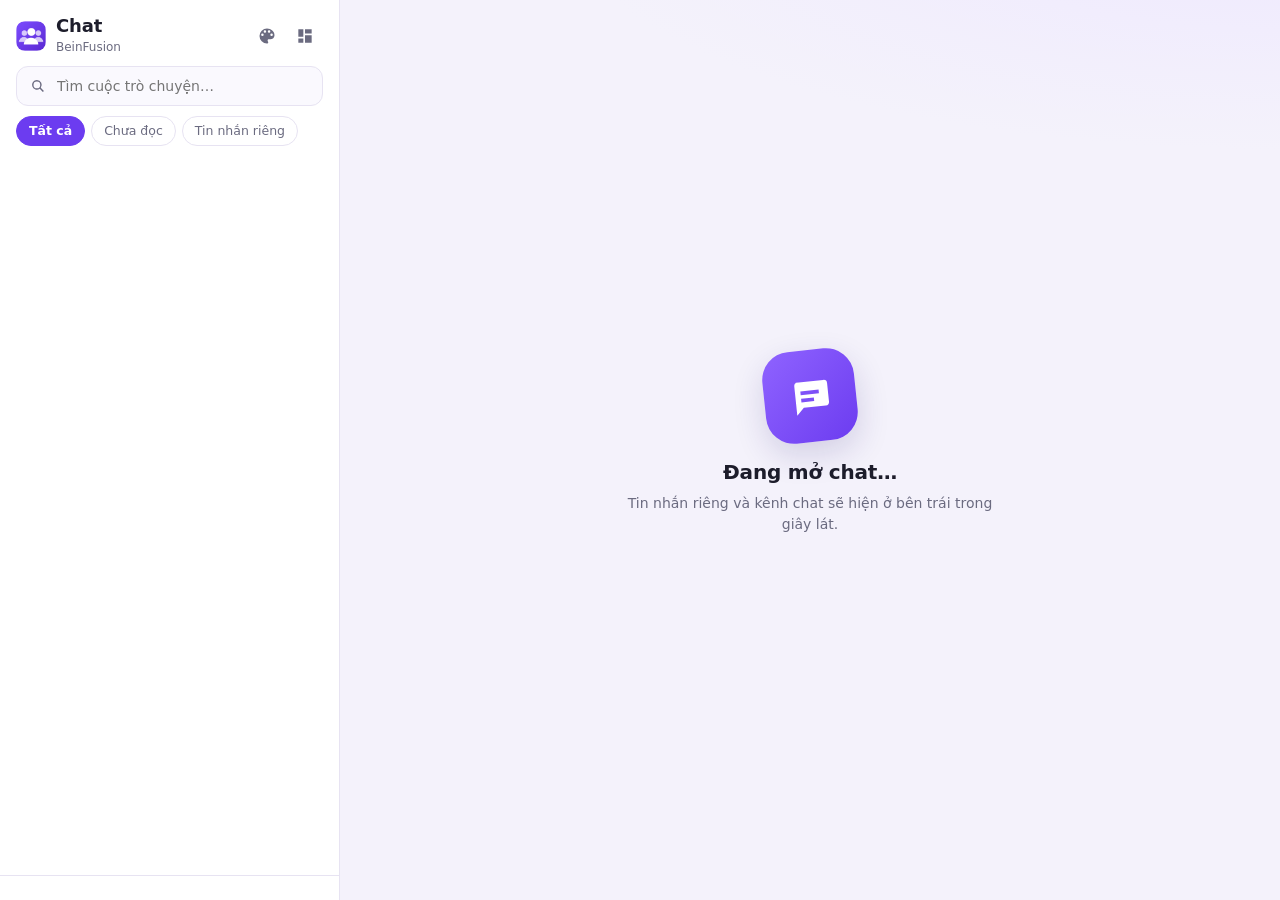
==== chat.html @ 996342d9 "Hoàn thành đóng gói PWA cho BeinIOS và cấu hình Cloudflare Proxy" ====
<!doctype html>
<html lang="vi">
<head>
  <meta charset="utf-8" />
  <meta name="viewport" content="width=device-width, initial-scale=1, viewport-fit=cover" />
  <title>BeinFusion Chat</title>
  <link rel="icon" href="icons/icon48.png" />
  <link rel="stylesheet" href="chat.css" />
  <link rel="stylesheet" href="chat/silk.css" />
  <!-- Giao diện đã chọn (BeinFusion theme / Silk): áp trước khi vẽ -->
  <script src="pwa-shim.js"></script>
  <script src="chat/look-early.js"></script>
</head>
<body>
  <div class="app" id="app">
    <!-- BeinFusion Silk (Lụa): thanh cộng đồng (chat/silk.js); ẩn ở BeinFusion theme -->
    <nav class="srail" id="rail" aria-label="Mục chat"></nav>
    <aside class="side" id="side" aria-label="Danh sách cuộc trò chuyện">
      <header class="side-head">
        <div class="brand">
          <img src="icons/icon48.png" alt="" width="30" height="30" />
          <div><b>Chat</b><span>BeinFusion</span></div>
        </div>
        <span class="head-actions">
          <button type="button" class="icon-btn" id="btn-look" title="Giao diện" aria-label="Giao diện" aria-haspopup="dialog">
            <svg viewBox="0 0 24 24" aria-hidden="true"><path d="M12 3a9 9 0 0 0 0 18c.83 0 1.5-.67 1.5-1.5 0-.39-.15-.74-.39-1.01-.23-.26-.38-.61-.38-.99 0-.83.67-1.5 1.5-1.5H16c2.76 0 5-2.24 5-5 0-4.42-4.03-8-9-8Zm-5.5 9a1.5 1.5 0 1 1 0-3 1.5 1.5 0 0 1 0 3Zm3-4a1.5 1.5 0 1 1 0-3 1.5 1.5 0 0 1 0 3Zm5 0a1.5 1.5 0 1 1 0-3 1.5 1.5 0 0 1 0 3Zm3 4a1.5 1.5 0 1 1 0-3 1.5 1.5 0 0 1 0 3Z" /></svg>
          </button>
          <a class="icon-btn" href="dashboard.html" title="Mở Dashboard" aria-label="Mở Dashboard">
            <svg viewBox="0 0 24 24" aria-hidden="true"><path d="M4 13h6V4H4v9Zm0 7h6v-5H4v5Zm8 0h8v-9h-8v9Zm0-16v5h8V4h-8Z" /></svg>
          </a>
        </span>
      </header>
      <!-- Silk: tên mục đang chọn (Tất cả / Tin nhắn riêng / một cộng đồng) -->
      <div class="space-head" id="space-head"></div>
      <label class="search">
        <svg viewBox="0 0 24 24" aria-hidden="true"><path d="M10.5 4a6.5 6.5 0 0 1 5.2 10.4l4.2 4.2-1.4 1.4-4.2-4.2A6.5 6.5 0 1 1 10.5 4Zm0 2a4.5 4.5 0 1 0 0 9 4.5 4.5 0 0 0 0-9Z" /></svg>
        <input id="q" type="search" placeholder="Tìm cuộc trò chuyện…" aria-label="Tìm cuộc trò chuyện" autocomplete="off" />
      </label>
      <div class="chips" id="filters">
        <button type="button" data-f="all" class="on">Tất cả</button>
        <button type="button" data-f="unread">Chưa đọc <span class="chip-n" id="cnt-unread"></span></button>
        <button type="button" data-f="dm">Tin nhắn riêng</button>
      </div>
      <nav class="list" id="list"></nav>
      <footer class="side-foot" id="me"></footer>
    </aside>

    <main class="conv" id="conv">
      <section class="empty" id="empty">
        <div class="empty-art" aria-hidden="true">
          <svg viewBox="0 0 24 24"><path d="M4 4h16a2 2 0 0 1 2 2v10a2 2 0 0 1-2 2H8l-4 4V6a2 2 0 0 1 2-2Zm3 5v2h10V9H7Zm0 4v2h7v-2H7Z" /></svg>
        </div>
        <h2 id="empty-title">Đang mở chat…</h2>
        <p id="empty-text">Tin nhắn riêng và kênh chat sẽ hiện ở bên trái trong giây lát.</p>
        <button type="button" class="primary" id="btn-enable" hidden>Kết nối Chat Beincom</button>
      </section>

      <!-- Thread đang theo dõi (như nút "Thread" trên web Beincom) -->
      <section class="tview" id="tview" aria-label="Thread đang theo dõi" hidden>
        <header class="conv-head tv-head">
          <button type="button" class="icon-btn back" id="tv-back" aria-label="Quay lại danh sách">
            <svg viewBox="0 0 24 24" aria-hidden="true"><path d="m14.7 5.3 1.4 1.4L10.8 12l5.3 5.3-1.4 1.4L8 12l6.7-6.7Z" /></svg>
          </button>
          <div class="conv-title"><b><span class="nm">Thread<span class="tv-long"> đang theo dõi</span></span></b><span id="tv-sub"></span></div>
          <div class="chips tv-chips" id="tv-filters">
            <button type="button" data-f="all" class="on">Tất cả</button>
            <button type="button" data-f="unread">Chưa đọc</button>
          </div>
          <button type="button" class="icon-btn" id="tv-refresh" title="Đọc lại" aria-label="Đọc lại danh sách thread">
            <svg viewBox="0 0 24 24" aria-hidden="true"><path d="M17.65 6.35A7.96 7.96 0 0 0 12 4a8 8 0 1 0 7.73 10h-2.08A6 6 0 1 1 12 6c1.66 0 3.14.69 4.22 1.78L13 11h7V4l-2.35 2.35Z" /></svg>
          </button>
        </header>
        <div class="tv-list" id="tv-list"></div>
      </section>

      <header class="conv-head" id="conv-head" hidden>
        <button type="button" class="icon-btn back" id="back" aria-label="Quay lại danh sách">
          <svg viewBox="0 0 24 24" aria-hidden="true"><path d="m14.7 5.3 1.4 1.4L10.8 12l5.3 5.3-1.4 1.4L8 12l6.7-6.7Z" /></svg>
        </button>
        <div class="avatar lg" id="conv-avatar"></div>
        <div class="conv-title">
          <b id="conv-title"></b>
          <span id="conv-sub"></span>
        </div>
        <button type="button" class="icon-btn" id="btn-search" title="Tìm tin nhắn" aria-label="Tìm tin nhắn">
          <svg viewBox="0 0 24 24" aria-hidden="true"><path d="M15.5 14h-.79l-.28-.27A6.47 6.47 0 0 0 16 9.5 6.5 6.5 0 1 0 9.5 16c1.61 0 3.09-.59 4.23-1.57l.27.28v.79l5 4.99L20.49 19l-4.99-5Zm-6 0C7.01 14 5 11.99 5 9.5S7.01 5 9.5 5 14 7.01 14 9.5 11.99 14 9.5 14Z" /></svg>
        </button>
        <button type="button" class="icon-btn pin-btn" id="btn-pinned" title="Tin nhắn đã ghim" aria-label="Tin nhắn đã ghim">
          <svg viewBox="0 0 24 24" aria-hidden="true"><path d="M16 9V4h1c.55 0 1-.45 1-1s-.45-1-1-1H7c-.55 0-1 .45-1 1s.45 1 1 1h1v5c0 1.66-1.34 3-3 3v2h5.97v7l1 1 1-1v-7H19v-2c-1.66 0-3-1.34-3-3Z" /></svg>
          <span id="pinned-n"></span>
        </button>
        <a class="icon-btn" id="conv-web" target="_blank" title="Mở trên web Beincom" aria-label="Mở trên web Beincom">
          <svg viewBox="0 0 24 24" aria-hidden="true"><path d="M14 4h6v6h-2V7.4l-7.3 7.3-1.4-1.4L16.6 6H14V4ZM5 6h6v2H6v10h10v-5h2v6a1 1 0 0 1-1 1H5a1 1 0 0 1-1-1V7a1 1 0 0 1 1-1Z" /></svg>
        </a>
      </header>

      <div class="msgs" id="msgs" hidden>
        <button type="button" class="older" id="older" hidden>Tải tin cũ hơn</button>
        <div id="msg-list" role="log" aria-live="polite"></div>
      </div>
      <button type="button" class="jump" id="jump" hidden aria-label="Xuống tin mới nhất">
        <svg viewBox="0 0 24 24" aria-hidden="true"><path d="M11 4h2v12.2l4.6-4.6 1.4 1.4-7 7-7-7 1.4-1.4 4.6 4.6V4Z" /></svg>
        <span id="jump-n"></span>
      </button>

      <form class="composer" id="composer" hidden>
        <!-- Lời mời trò chuyện: người chưa kết nối nhắn cho bạn (Beincom: "Yêu cầu nhắn tin") -->
        <div class="req-bar" id="req-bar" hidden>
          <p id="req-text"></p>
          <div class="req-actions" id="req-actions">
            <button type="button" class="primary" id="req-accept">Chấp nhận</button>
            <button type="button" id="req-ignore">Bỏ qua</button>
          </div>
        </div>
        <div class="reply" id="reply" hidden>
          <svg viewBox="0 0 24 24" aria-hidden="true"><path d="M10 9V5l-7 7 7 7v-4.1c5 0 8.5 1.6 11 5.1-1-5-4-10-11-11Z" /></svg>
          <span id="reply-text"></span>
          <button type="button" class="icon-btn sm" id="reply-x" aria-label="Huỷ trả lời">✕</button>
        </div>
        <div class="reply quoting" id="quote-bar" hidden>
          <svg viewBox="0 0 24 24" aria-hidden="true"><path d="M10 9V5l-7 7 7 7v-4.1c5 0 8.5 1.6 11 5.1-1-5-4-10-11-11Z" /></svg>
          <span id="quote-bar-text"></span>
          <button type="button" class="icon-btn sm" id="quote-bar-x" aria-label="Huỷ trả lời" title="Huỷ trả lời (Esc)">✕</button>
        </div>
        <!-- Bộ gõ tin nhắn (như web Beincom): ô gõ + xem trước; thanh định dạng, độ ưu tiên; Aa, đính kèm, emoji, gửi -->
        <div class="box" id="box">
          <div class="box-top">
            <div class="prio-chip" id="prio-chip" hidden></div>
            <div class="attach-list" id="attach-list" hidden></div>
            <div class="box-edit">
              <textarea id="text" rows="1" maxlength="4000" placeholder="Nhắn tin…" aria-label="Nội dung tin nhắn"></textarea>
              <div class="preview md" id="preview" hidden></div>
              <button type="button" class="tb" id="btn-preview" title="Xem trước (Ctrl + Alt + P)" aria-label="Xem trước" aria-pressed="false"><svg viewBox="0 0 24 24" aria-hidden="true"><path d="M12 5c5 0 9 4.5 10 7-1 2.5-5 7-10 7S3 14.5 2 12c1-2.5 5-7 10-7Zm0 2.5a4.5 4.5 0 1 0 0 9 4.5 4.5 0 0 0 0-9Zm0 2a2.5 2.5 0 1 1 0 5 2.5 2.5 0 0 1 0-5Z" /></svg></button>
            </div>
          </div>
          <div class="box-tools">
            <div class="fmt-wrap">
              <div class="fmt" id="fmt" role="toolbar" aria-label="Định dạng chữ">
                <button type="button" class="tb" data-md="bold" title="In đậm (Ctrl + B)" aria-label="In đậm"><b>B</b></button>
                <button type="button" class="tb" data-md="italic" title="In nghiêng (Ctrl + I)" aria-label="In nghiêng"><i>I</i></button>
                <button type="button" class="tb" data-md="strike" title="Gạch ngang (Ctrl + Shift + X)" aria-label="Gạch ngang"><s>S</s></button>
                <span class="sep" aria-hidden="true"></span>
                <button type="button" class="tb" data-md="link" title="Chèn link (Ctrl + Alt + K)" aria-label="Chèn link"><svg viewBox="0 0 24 24" aria-hidden="true"><path d="M3.9 12c0-1.71 1.39-3.1 3.1-3.1h4V7H7c-2.76 0-5 2.24-5 5s2.24 5 5 5h4v-1.9H7c-1.71 0-3.1-1.39-3.1-3.1ZM8 13h8v-2H8v2Zm9-6h-4v1.9h4c1.71 0 3.1 1.39 3.1 3.1s-1.39 3.1-3.1 3.1h-4V17h4c2.76 0 5-2.24 5-5s-2.24-5-5-5Z" /></svg></button>
                <button type="button" class="tb" data-md="code" title="Mã (Ctrl + Alt + C)" aria-label="Mã"><svg viewBox="0 0 24 24" aria-hidden="true"><path d="M9.4 16.6 4.8 12l4.6-4.6L8 6l-6 6 6 6 1.4-1.4Zm5.2 0 4.6-4.6-4.6-4.6L16 6l6 6-6 6-1.4-1.4Z" /></svg></button>
                <button type="button" class="tb" data-md="quote" title="Trích dẫn (Ctrl + Shift + 9)" aria-label="Trích dẫn"><svg viewBox="0 0 24 24" aria-hidden="true"><path d="M6 17h3l2-4V7H5v6h3Zm8 0h3l2-4V7h-6v6h3Z" /></svg></button>
                <span class="sep" aria-hidden="true"></span>
                <button type="button" class="tb" data-md="ul" title="Danh sách (Ctrl + Shift + 8)" aria-label="Danh sách"><svg viewBox="0 0 24 24" aria-hidden="true"><path d="M4 10.5c-.83 0-1.5.67-1.5 1.5s.67 1.5 1.5 1.5 1.5-.67 1.5-1.5-.67-1.5-1.5-1.5Zm0-6c-.83 0-1.5.67-1.5 1.5S3.17 7.5 4 7.5 5.5 6.83 5.5 6 4.83 4.5 4 4.5Zm0 12c-.83 0-1.5.68-1.5 1.5s.68 1.5 1.5 1.5 1.5-.68 1.5-1.5-.67-1.5-1.5-1.5ZM7 19h14v-2H7v2Zm0-6h14v-2H7v2Zm0-8v2h14V5H7Z" /></svg></button>
                <button type="button" class="tb" data-md="ol" title="Danh sách số (Ctrl + Shift + 7)" aria-label="Danh sách số"><svg viewBox="0 0 24 24" aria-hidden="true"><path d="M2 17h2v.5H3v1h1v.5H2v1h3v-4H2v1Zm1-9h1V4H2v1h1v3Zm-1 3h1.8L2 13.1v.9h3v-1H3.2L5 10.9V10H2v1Zm5-6v2h14V5H7Zm0 14h14v-2H7v2Zm0-6h14v-2H7v2Z" /></svg></button>
                <span class="sep" aria-hidden="true"></span>
              </div>
              <button type="button" class="tb" id="btn-prio" title="Độ ưu tiên của tin nhắn" aria-label="Độ ưu tiên của tin nhắn" aria-haspopup="menu" aria-expanded="false"><svg viewBox="0 0 24 24" aria-hidden="true"><path d="M11 15h2v2h-2v-2Zm0-8h2v6h-2V7Zm1-5C6.47 2 2 6.48 2 12s4.47 10 10 10 10-4.48 10-10S17.52 2 12 2Zm0 18c-4.42 0-8-3.58-8-8s3.58-8 8-8 8 3.58 8 8-3.58 8-8 8Z" /></svg></button>
            </div>
            <div class="tools-right">
              <button type="button" class="tb aa" id="btn-fmt" title="Ẩn / hiện thanh định dạng" aria-pressed="true">Aa</button>
              <span class="sep" aria-hidden="true"></span>
              <button type="button" class="tb" id="btn-replies" title="Câu trả lời mẫu (hoặc gõ / ở đầu ô chat)" aria-label="Câu trả lời mẫu" aria-haspopup="listbox"><svg viewBox="0 0 24 24" aria-hidden="true"><path d="M19 3H5c-1.1 0-2 .9-2 2v14c0 1.1.9 2 2 2h14c1.1 0 2-.9 2-2V5c0-1.1-.9-2-2-2Zm0 16H5V5h14v14ZM7 7h10v2H7V7Zm0 4h10v2H7v-2Zm0 4h7v2H7v-2Z" /></svg></button>
              <button type="button" class="tb" id="btn-attach" title="Đính kèm tệp (tối đa 10 tệp, mỗi tệp 25 MB; dán hoặc kéo thả ảnh vào cũng được)" aria-label="Đính kèm tệp"><svg viewBox="0 0 24 24" aria-hidden="true"><path d="M16.5 6v11.5c0 2.21-1.79 4-4 4s-4-1.79-4-4V5c0-1.38 1.12-2.5 2.5-2.5s2.5 1.12 2.5 2.5v10.5c0 .55-.45 1-1 1s-1-.45-1-1V6H10v9.5c0 1.38 1.12 2.5 2.5 2.5s2.5-1.12 2.5-2.5V5c0-2.21-1.79-4-4-4S7 2.79 7 5v12.5c0 3.04 2.46 5.5 5.5 5.5s5.5-2.46 5.5-5.5V6h-1.5Z" /></svg></button>
              <button type="button" class="tb" id="btn-emoji" title="Biểu tượng cảm xúc" aria-label="Biểu tượng cảm xúc" aria-haspopup="dialog" aria-expanded="false"><svg viewBox="0 0 24 24" aria-hidden="true"><path d="M15.5 11a1.5 1.5 0 1 0 0-3 1.5 1.5 0 0 0 0 3Zm-7 0a1.5 1.5 0 1 0 0-3 1.5 1.5 0 0 0 0 3Zm3.5 7c2.28 0 4.22-1.66 5-4H7c.78 2.34 2.72 4 5 4Zm0-16C6.47 2 2 6.48 2 12s4.47 10 10 10 10-4.48 10-10S17.52 2 12 2Zm0 18c-4.42 0-8-3.58-8-8s3.58-8 8-8 8 3.58 8 8-3.58 8-8 8Z" /></svg></button>
              <button type="submit" class="send" id="send" aria-label="Gửi" disabled>
                <svg viewBox="0 0 24 24" aria-hidden="true"><path d="M3.4 20.4 21 12 3.4 3.6 3.4 10l12.6 2-12.6 2z" /></svg>
              </button>
            </div>
          </div>
        </div>
        <input type="file" id="file-input" multiple hidden />
        <div class="hint" id="hint">Enter để gửi · Shift + Enter xuống dòng</div>
        <div class="pop prio-menu" id="prio-menu" role="menu" aria-label="Độ ưu tiên của tin nhắn" hidden>
          <div class="pop-title">Độ ưu tiên của tin nhắn</div>
          <button type="button" role="menuitemradio" data-prio=""><svg viewBox="0 0 24 24" aria-hidden="true"><path d="M20 2H4c-1.1 0-2 .9-2 2v18l4-4h14c1.1 0 2-.9 2-2V4c0-1.1-.9-2-2-2Zm0 14H6l-2 2V4h16v12Z" /></svg><span>Tiêu chuẩn</span><i class="ck"><svg viewBox="0 0 24 24" aria-hidden="true"><path d="M9 16.2 4.8 12l-1.4 1.4L9 19 21 7l-1.4-1.4L9 16.2Z" /></svg></i></button>
          <button type="button" role="menuitemradio" data-prio="important" class="important"><svg viewBox="0 0 24 24" aria-hidden="true"><path d="M11 15h2v2h-2v-2Zm0-8h2v6h-2V7Zm1-5C6.47 2 2 6.48 2 12s4.47 10 10 10 10-4.48 10-10S17.52 2 12 2Zm0 18c-4.42 0-8-3.58-8-8s3.58-8 8-8 8 3.58 8 8-3.58 8-8 8Z" /></svg><span>Quan trọng</span><i class="ck"><svg viewBox="0 0 24 24" aria-hidden="true"><path d="M9 16.2 4.8 12l-1.4 1.4L9 19 21 7l-1.4-1.4L9 16.2Z" /></svg></i></button>
          <button type="button" role="menuitemradio" data-prio="urgent" class="urgent"><svg viewBox="0 0 24 24" aria-hidden="true"><path d="M12 6 19.53 19H4.47L12 6Zm0-4L1 21h22L12 2Zm1 14h-2v2h2v-2Zm0-6h-2v4h2v-4Z" /></svg><span>Khẩn cấp</span><i class="ck"><svg viewBox="0 0 24 24" aria-hidden="true"><path d="M9 16.2 4.8 12l-1.4 1.4L9 19 21 7l-1.4-1.4L9 16.2Z" /></svg></i></button>
        </div>
        <div class="pop emoji-pop" id="emoji-pop" role="dialog" aria-label="Biểu tượng cảm xúc" hidden>
          <div class="emoji-tabs" id="emoji-tabs" role="tablist"></div>
          <div class="emoji-grid" id="emoji-grid"></div>
        </div>
      </form>
    </main>

    <!-- Thread: bình luận của một tin (như web Beincom) -->
    <aside class="thread" id="thread" aria-label="Bình luận" hidden>
      <header class="t-head">
        <div class="t-title"><b>Bình luận</b><span id="t-sub"></span></div>
        <button type="button" class="t-follow" id="t-follow" aria-pressed="false">Theo dõi</button>
        <button type="button" class="icon-btn" id="t-max" title="Phóng to khung bình luận" aria-label="Phóng to khung bình luận" aria-pressed="false">
          <svg viewBox="0 0 24 24" aria-hidden="true"><path d="M3 21v-6h2v2.6L8.6 14 10 15.4 6.4 19H9v2H3Zm12-18h6v6h-2V6.4L15.4 10 14 8.6 17.6 5H15V3Z" /></svg>
        </button>
        <button type="button" class="icon-btn" id="t-close" title="Đóng (Esc)" aria-label="Đóng bình luận">
          <svg viewBox="0 0 24 24" aria-hidden="true"><path d="M6.4 5 12 10.6 17.6 5 19 6.4 13.4 12l5.6 5.6-1.4 1.4-5.6-5.6L6.4 19 5 17.6 10.6 12 5 6.4 6.4 5Z" /></svg>
        </button>
      </header>
      <div class="t-body" id="t-body">
        <div id="t-list" role="log" aria-live="polite"></div>
        <button type="button" class="older" id="t-more" hidden>Tải thêm bình luận</button>
      </div>
      <form class="t-composer" id="t-composer">
        <div class="reply quoting" id="t-quote" hidden>
          <svg viewBox="0 0 24 24" aria-hidden="true"><path d="M10 9V5l-7 7 7 7v-4.1c5 0 8.5 1.6 11 5.1-1-5-4-10-11-11Z" /></svg>
          <span id="t-quote-text"></span>
          <button type="button" class="icon-btn sm" id="t-quote-x" aria-label="Huỷ trả lời" title="Huỷ trả lời (Esc)">✕</button>
        </div>
        <div class="reply" id="t-edit" hidden>
          <svg viewBox="0 0 24 24" aria-hidden="true"><path d="M3 17.25V21h3.75L17.81 9.94l-3.75-3.75L3 17.25ZM20.71 7.04a1 1 0 0 0 0-1.41l-2.34-2.34a1 1 0 0 0-1.41 0l-1.83 1.83 3.75 3.75 1.83-1.83Z" /></svg>
          <span id="t-edit-text"></span>
          <button type="button" class="icon-btn sm" id="t-edit-x" aria-label="Huỷ sửa">✕</button>
        </div>
        <!-- Ô bình luận đủ như ô gõ chính: đính kèm (chọn / dán / kéo thả), xem trước, định dạng, câu trả lời mẫu, emoji -->
        <div class="t-box" id="t-box">
          <div class="attach-list" id="t-attach-list" hidden></div>
          <div class="t-edit">
            <textarea id="t-text" rows="1" maxlength="4000" placeholder="Viết bình luận…" aria-label="Nội dung bình luận"></textarea>
            <div class="preview md" id="t-preview" hidden></div>
          </div>
          <div class="fmt t-fmt" id="t-fmt" role="toolbar" aria-label="Định dạng chữ trong bình luận" hidden>
            <button type="button" class="tb" data-md="bold" title="In đậm (Ctrl + B)" aria-label="In đậm"><b>B</b></button>
            <button type="button" class="tb" data-md="italic" title="In nghiêng (Ctrl + I)" aria-label="In nghiêng"><i>I</i></button>
            <button type="button" class="tb" data-md="strike" title="Gạch ngang (Ctrl + Shift + X)" aria-label="Gạch ngang"><s>S</s></button>
            <span class="sep" aria-hidden="true"></span>
            <button type="button" class="tb" data-md="link" title="Chèn link (Ctrl + Alt + K)" aria-label="Chèn link"><svg viewBox="0 0 24 24" aria-hidden="true"><path d="M3.9 12c0-1.71 1.39-3.1 3.1-3.1h4V7H7c-2.76 0-5 2.24-5 5s2.24 5 5 5h4v-1.9H7c-1.71 0-3.1-1.39-3.1-3.1ZM8 13h8v-2H8v2Zm9-6h-4v1.9h4c1.71 0 3.1 1.39 3.1 3.1s-1.39 3.1-3.1 3.1h-4V17h4c2.76 0 5-2.24 5-5s-2.24-5-5-5Z" /></svg></button>
            <button type="button" class="tb" data-md="code" title="Mã (Ctrl + Alt + C)" aria-label="Mã"><svg viewBox="0 0 24 24" aria-hidden="true"><path d="M9.4 16.6 4.8 12l4.6-4.6L8 6l-6 6 6 6 1.4-1.4Zm5.2 0 4.6-4.6-4.6-4.6L16 6l6 6-6 6-1.4-1.4Z" /></svg></button>
            <button type="button" class="tb" data-md="quote" title="Trích dẫn (Ctrl + Shift + 9)" aria-label="Trích dẫn"><svg viewBox="0 0 24 24" aria-hidden="true"><path d="M6 17h3l2-4V7H5v6h3Zm8 0h3l2-4V7h-6v6h3Z" /></svg></button>
            <span class="sep" aria-hidden="true"></span>
            <button type="button" class="tb" data-md="ul" title="Danh sách (Ctrl + Shift + 8)" aria-label="Danh sách"><svg viewBox="0 0 24 24" aria-hidden="true"><path d="M4 10.5c-.83 0-1.5.67-1.5 1.5s.67 1.5 1.5 1.5 1.5-.67 1.5-1.5-.67-1.5-1.5-1.5Zm0-6c-.83 0-1.5.67-1.5 1.5S3.17 7.5 4 7.5 5.5 6.83 5.5 6 4.83 4.5 4 4.5Zm0 12c-.83 0-1.5.68-1.5 1.5s.68 1.5 1.5 1.5 1.5-.68 1.5-1.5-.67-1.5-1.5-1.5ZM7 19h14v-2H7v2Zm0-6h14v-2H7v2Zm0-8v2h14V5H7Z" /></svg></button>
            <button type="button" class="tb" data-md="ol" title="Danh sách số (Ctrl + Shift + 7)" aria-label="Danh sách số"><svg viewBox="0 0 24 24" aria-hidden="true"><path d="M2 17h2v.5H3v1h1v.5H2v1h3v-4H2v1Zm1-9h1V4H2v1h1v3Zm-1 3h1.8L2 13.1v.9h3v-1H3.2L5 10.9V10H2v1Zm5-6v2h14V5H7Zm0 14h14v-2H7v2Zm0-6h14v-2H7v2Z" /></svg></button>
          </div>
          <div class="t-tools">
            <button type="button" class="tb aa" id="t-btn-fmt" title="Ẩn / hiện thanh định dạng" aria-pressed="false">Aa</button>
            <button type="button" class="tb" id="t-btn-preview" title="Xem trước" aria-label="Xem trước bình luận" aria-pressed="false"><svg viewBox="0 0 24 24" aria-hidden="true"><path d="M12 5c5 0 9 4.5 10 7-1 2.5-5 7-10 7S3 14.5 2 12c1-2.5 5-7 10-7Zm0 2.5a4.5 4.5 0 1 0 0 9 4.5 4.5 0 0 0 0-9Zm0 2a2.5 2.5 0 1 1 0 5 2.5 2.5 0 0 1 0-5Z" /></svg></button>
            <span class="t-fill"></span>
            <button type="button" class="tb" id="t-btn-replies" title="Câu trả lời mẫu (hoặc gõ / ở đầu ô)" aria-label="Câu trả lời mẫu" aria-haspopup="listbox"><svg viewBox="0 0 24 24" aria-hidden="true"><path d="M19 3H5c-1.1 0-2 .9-2 2v14c0 1.1.9 2 2 2h14c1.1 0 2-.9 2-2V5c0-1.1-.9-2-2-2Zm0 16H5V5h14v14ZM7 7h10v2H7V7Zm0 4h10v2H7v-2Zm0 4h7v2H7v-2Z" /></svg></button>
            <button type="button" class="tb" id="t-btn-attach" title="Đính kèm tệp (tối đa 10 tệp, mỗi tệp 25 MB; dán hoặc kéo thả ảnh vào cũng được)" aria-label="Đính kèm tệp vào bình luận"><svg viewBox="0 0 24 24" aria-hidden="true"><path d="M16.5 6v11.5c0 2.21-1.79 4-4 4s-4-1.79-4-4V5c0-1.38 1.12-2.5 2.5-2.5s2.5 1.12 2.5 2.5v10.5c0 .55-.45 1-1 1s-1-.45-1-1V6H10v9.5c0 1.38 1.12 2.5 2.5 2.5s2.5-1.12 2.5-2.5V5c0-2.21-1.79-4-4-4S7 2.79 7 5v12.5c0 3.04 2.46 5.5 5.5 5.5s5.5-2.46 5.5-5.5V6h-1.5Z" /></svg></button>
            <button type="button" class="tb" id="t-btn-emoji" title="Biểu tượng cảm xúc" aria-label="Biểu tượng cảm xúc" aria-haspopup="dialog" aria-expanded="false"><svg viewBox="0 0 24 24" aria-hidden="true"><path d="M15.5 11a1.5 1.5 0 1 0 0-3 1.5 1.5 0 0 0 0 3Zm-7 0a1.5 1.5 0 1 0 0-3 1.5 1.5 0 0 0 0 3Zm3.5 7c2.28 0 4.22-1.66 5-4H7c.78 2.34 2.72 4 5 4Zm0-16C6.47 2 2 6.48 2 12s4.47 10 10 10 10-4.48 10-10S17.52 2 12 2Zm0 18c-4.42 0-8-3.58-8-8s3.58-8 8-8 8 3.58 8 8-3.58 8-8 8Z" /></svg></button>
            <button type="submit" class="send" id="t-send" aria-label="Gửi bình luận" disabled>
              <svg viewBox="0 0 24 24" aria-hidden="true"><path d="M3.4 20.4 21 12 3.4 3.6 3.4 10l12.6 2-12.6 2z" /></svg>
            </button>
          </div>
        </div>
        <input type="file" id="t-file-input" multiple hidden />
        <div class="hint">Enter để gửi · Shift + Enter xuống dòng</div>
      </form>
    </aside>

    <!-- Tìm tin nhắn -->
    <aside class="thread s-panel" id="search" aria-label="Tìm tin nhắn" hidden>
      <header class="t-head">
        <div class="t-title"><b>Tìm tin nhắn</b><span id="s-sub"></span></div>
        <button type="button" class="icon-btn" id="s-close" title="Đóng (Esc)" aria-label="Đóng tìm tin nhắn">
          <svg viewBox="0 0 24 24" aria-hidden="true"><path d="M6.4 5 12 10.6 17.6 5 19 6.4 13.4 12l5.6 5.6-1.4 1.4-5.6-5.6L6.4 19 5 17.6 10.6 12 5 6.4 6.4 5Z" /></svg>
        </button>
      </header>
      <form class="s-form" id="s-form">
        <input type="search" id="s-q" placeholder="Tìm chữ trong tin nhắn…" aria-label="Từ cần tìm" maxlength="100" />
        <div class="chips s-scope" id="s-scope">
          <button type="button" data-s="channel" class="on">Kênh này</button>
          <button type="button" data-s="all">Mọi nơi</button>
        </div>
      </form>
      <div class="t-body" id="s-body"><div id="s-list"></div></div>
    </aside>

    <!-- Tin nhắn đã ghim của kênh -->
    <aside class="thread pins" id="pins" aria-label="Tin nhắn đã ghim" hidden>
      <header class="t-head">
        <div class="t-title"><b>Tin nhắn đã ghim</b><span id="p-sub"></span></div>
        <button type="button" class="icon-btn" id="p-close" title="Đóng (Esc)" aria-label="Đóng tin đã ghim">
          <svg viewBox="0 0 24 24" aria-hidden="true"><path d="M6.4 5 12 10.6 17.6 5 19 6.4 13.4 12l5.6 5.6-1.4 1.4-5.6-5.6L6.4 19 5 17.6 10.6 12 5 6.4 6.4 5Z" /></svg>
        </button>
      </header>
      <div class="t-body" id="p-body"><div id="p-list"></div></div>
    </aside>
  </div>

  <!-- Bảng Giao diện (chat/look.js) -->
  <dialog id="look" class="look" aria-labelledby="look-title"></dialog>

  <!-- Thả biểu cảm -->
  <div class="react-pop" id="react-pop" role="dialog" aria-label="Thả biểu cảm" hidden></div>

  <!-- Bấm tên người: hồ sơ, vi phạm, xử lý -->
  <dialog id="person" class="person" aria-label="Thông tin người dùng">
    <div class="pc-head" id="pc-head"></div>
    <div class="pc-body" id="pc-body"></div>
  </dialog>

  <!-- Gợi ý @tên khi gõ -->
  <div class="mention-pop" id="mention-pop" role="listbox" aria-label="Gợi ý tên" hidden></div>

  <!-- Xem ảnh phóng to: bấm ảnh trong tin nhắn; nhiều ảnh thì chuyển qua lại như playlist -->
  <dialog id="viewer" class="viewer" aria-label="Xem ảnh">
    <header class="v-head">
      <div class="v-info">
        <b id="v-name"></b>
        <span id="v-meta"></span>
      </div>
      <span class="v-count" id="v-count"></span>
      <button type="button" class="v-btn" id="v-goto" title="Đóng và tới tin nhắn có ảnh này">
        <svg viewBox="0 0 24 24" aria-hidden="true"><path d="M4 4h16a1 1 0 0 1 1 1v11a1 1 0 0 1-1 1H8l-4 4V5a1 1 0 0 1 1-1Zm3 5v2h10V9H7Zm0 4v2h7v-2H7Z" /></svg>
        <span>Tới tin nhắn</span>
      </button>
      <a class="v-btn" id="v-open" target="_blank" rel="noopener noreferrer" title="Mở ảnh trong tab mới">
        <svg viewBox="0 0 24 24" aria-hidden="true"><path d="M14 4h6v6h-2V7.4l-7.3 7.3-1.4-1.4L16.6 6H14V4ZM5 6h6v2H6v10h10v-5h2v6a1 1 0 0 1-1 1H5a1 1 0 0 1-1-1V7a1 1 0 0 1 1-1Z" /></svg>
        <span>Mở tab mới</span>
      </a>
      <button type="button" class="v-btn icon" id="v-close" title="Đóng (Esc)" aria-label="Đóng (Esc)">
        <svg viewBox="0 0 24 24" aria-hidden="true"><path d="M6.4 5 12 10.6 17.6 5 19 6.4 13.4 12l5.6 5.6-1.4 1.4-5.6-5.6L6.4 19 5 17.6 10.6 12 5 6.4 6.4 5Z" /></svg>
      </button>
    </header>
    <div class="v-stage" id="v-stage"></div>
    <button type="button" class="v-nav prev" id="v-prev" title="Ảnh trước (←)" aria-label="Ảnh trước">
      <svg viewBox="0 0 24 24" aria-hidden="true"><path d="M15.4 5 16.8 6.4 11.2 12l5.6 5.6-1.4 1.4-7-7 7-7Z" /></svg>
    </button>
    <button type="button" class="v-nav next" id="v-next" title="Ảnh sau (→)" aria-label="Ảnh sau">
      <svg viewBox="0 0 24 24" aria-hidden="true"><path d="M8.6 5 7.2 6.4l5.6 5.6-5.6 5.6L8.6 19l7-7-7-7Z" /></svg>
    </button>
    <nav class="v-thumbs" id="v-thumbs" aria-label="Các ảnh trong cuộc trò chuyện" hidden></nav>
  </dialog>

  <dialog id="ask" class="ask">
    <form method="dialog">
      <h3 id="ask-title"></h3>
      <p id="ask-text"></p>
      <p class="ask-note" id="ask-note"></p>
      <div class="ask-actions">
        <button value="cancel">Huỷ</button>
        <button value="ok" class="danger" id="ask-ok">Xoá</button>
      </div>
    </form>
  </dialog>
  <!-- Câu trả lời mẫu: thêm / sửa / xoá (chat/replies.js) -->
  <dialog id="replies" class="ask replies" aria-labelledby="rp-title">
    <form method="dialog">
      <h3 id="rp-title">Câu trả lời mẫu</h3>
      <p>Gõ <b>/</b> ở đầu ô chat (hoặc bấm nút câu mẫu cạnh ô gõ) rồi vài chữ của tên câu, chọn bằng mũi tên và Enter. Lưu trong máy này, có trong bản sao lưu.</p>
      <div class="rp-list" id="rp-list"></div>
      <div class="rp-tools">
        <button type="button" id="rp-add">＋ Thêm câu</button>
        <button type="button" id="rp-from">＋ Từ ô đang gõ</button>
        <button type="button" id="rp-reset">Khôi phục mặc định</button>
      </div>
      <p class="ask-note" id="rp-note"></p>
      <div class="ask-actions">
        <button value="cancel">Đóng</button>
        <button value="ok" class="primary" id="rp-save">Lưu</button>
      </div>
    </form>
  </dialog>
  <div class="toast" id="toast" role="status" hidden></div>

  <script src="common.js"></script>
  <script src="lib/content.js"></script>
  <script src="lib/members.js"></script>
  <script src="lib/compose.js"></script>
  <script src="lib/article.js"></script>
  <script src="lib/manage.js"></script>
  <script src="lib/reports.js"></script>
  <script src="lib/telegram.js"></script>
  <script src="lib/diag.js"></script>
  <script src="lib/chat.js"></script>
  <script src="chat/core.js"></script>
  <script src="chat/imgcache.js"></script>
  <script src="chat/list.js"></script>
  <script src="chat/conv.js"></script>
  <script src="chat/viewer.js"></script>
  <script src="chat/composer.js"></script>
  <script src="chat/thread.js"></script>
  <script src="chat/person.js"></script>
  <script src="chat/reactions.js"></script>
  <script src="chat/search.js"></script>
  <script src="chat/pins.js"></script>
  <script src="chat/replies.js"></script>
  <script src="chat/links.js"></script>
  <script src="chat/side.js"></script>
  <script src="chat/cache.js"></script>
  <script src="chat/look.js"></script>
  <script src="chat/silk.js"></script>
  <script src="chat/app.js"></script>
</body>
</html>
---- chat.css ----
/* BeinFusion — trang Chat. Cùng bảng màu với Dashboard (sáng / tối theo hệ thống). */
:root {
  --bg: #f4f2fb;
  --surface: #ffffff;
  --surface-2: #faf9fe;
  --fg: #1d1d2b;
  --muted: #6b6b80;
  --border: #e7e3f2;
  --accent: #6c3cf0;
  --accent-2: #8f63ff;
  --accent-soft: #eee8ff;
  --accent-fg: #ffffff;
  --err: #c62828;
  --err-soft: #fde4e4;
  --ok: #138a4a;
  --mention: #fff3c4;
  --mention-fg: #7a5200;
  --bubble-other: #ffffff;
  --bubble-me: #ebe4ff;
  --bubble-me-line: #dcd0ff;
  --shadow-1: 0 1px 2px rgba(25, 18, 60, .06), 0 1px 1px rgba(25, 18, 60, .04);
  --shadow-2: 0 12px 32px rgba(40, 24, 110, .16);
  --radius: 18px;
}
@media (prefers-color-scheme: dark) {
  :root {
    --bg: #101018;
    --surface: #1a1925;
    --surface-2: #15141f;
    --fg: #ececf3;
    --muted: #9b9ab2;
    --border: #2b2a3a;
    --accent: #9a74ff;
    --accent-2: #b597ff;
    --accent-soft: #2a2347;
    --accent-fg: #ffffff;
    --err: #ff6b6b;
    --err-soft: #3c1d1d;
    --ok: #4cc983;
    --mention: #4a3a10;
    --mention-fg: #ffd77a;
    --bubble-other: #23222f;
    --bubble-me: #2e2650;
    --bubble-me-line: #3b3168;
    --shadow-1: none;
    --shadow-2: 0 12px 32px rgba(0, 0, 0, .5);
  }
}

* { box-sizing: border-box; }
html, body { height: 100%; }
body {
  margin: 0;
  background: var(--bg);
  color: var(--fg);
  font: 14px/1.45 system-ui, -apple-system, "Segoe UI", Roboto, sans-serif;
  -webkit-font-smoothing: antialiased;
  overflow: hidden;
}
a { color: var(--accent); }
button { font: inherit; color: inherit; cursor: pointer; }
button:disabled { cursor: not-allowed; opacity: .5; }
svg { width: 20px; height: 20px; fill: currentColor; flex: none; }
[hidden] { display: none !important; }

.app {
  display: grid;
  grid-template-columns: minmax(280px, 340px) 1fr;
  height: 100vh;
  height: 100dvh;
}

/* ---------- Thanh bên ---------- */
.side {
  display: flex;
  flex-direction: column;
  min-height: 0;
  background: var(--surface);
  border-right: 1px solid var(--border);
}
.side-head { display: flex; align-items: center; justify-content: space-between; padding: 16px 16px 10px; }
.brand { display: flex; align-items: center; gap: 10px; }
.brand img { border-radius: 9px; }
.head-actions { display: flex; gap: 2px; }
.brand b { display: block; font-size: 18px; letter-spacing: -.01em; line-height: 1.1; }
.brand span { font-size: 12px; color: var(--muted); }
.icon-btn {
  display: inline-grid;
  place-items: center;
  width: 36px;
  height: 36px;
  border-radius: 10px;
  border: 0;
  background: transparent;
  color: var(--muted);
  text-decoration: none;
  transition: background .15s, color .15s;
}
.icon-btn:hover { background: var(--accent-soft); color: var(--accent); }
.icon-btn.sm { width: 26px; height: 26px; border-radius: 8px; font-size: 12px; }
.icon-btn:focus-visible, .chips button:focus-visible, .item:focus-visible, .send:focus-visible { outline: 2px solid var(--accent); outline-offset: 2px; }

.search {
  display: flex;
  align-items: center;
  gap: 8px;
  margin: 0 16px 10px;
  padding: 0 12px;
  height: 40px;
  border-radius: 12px;
  background: var(--surface-2);
  border: 1px solid var(--border);
  color: var(--muted);
}
.search:focus-within { border-color: var(--accent); box-shadow: 0 0 0 3px var(--accent-soft); }
.search svg { width: 18px; height: 18px; }
.search input { flex: 1; min-width: 0; border: 0; outline: 0; background: transparent; color: var(--fg); font: inherit; }

.chips { display: flex; gap: 6px; padding: 0 16px 10px; }
.chips button {
  border: 1px solid var(--border);
  background: var(--surface);
  border-radius: 999px;
  padding: 5px 12px;
  font-size: 12.5px;
  color: var(--muted);
  transition: all .15s;
}
.chips button.on { background: var(--accent); border-color: var(--accent); color: var(--accent-fg); font-weight: 600; }
.chip-n:not(:empty)::before { content: '· '; }

.list { flex: 1; overflow-y: auto; padding: 4px 8px 12px; scrollbar-width: thin; }
.sec { margin-top: 6px; }
.sec-head {
  display: flex;
  align-items: center;
  gap: 6px;
  width: 100%;
  border: 0;
  background: none;
  padding: 10px 8px 6px;
  font-size: 11.5px;
  font-weight: 700;
  letter-spacing: .04em;
  text-transform: uppercase;
  color: var(--muted);
  text-align: left;
}
.sec-head svg { width: 14px; height: 14px; transition: transform .15s; }
.sec.closed .sec-head svg { transform: rotate(-90deg); }
.sec.closed .sec-items { display: none; }
.sec-title { min-width: 0; overflow: hidden; white-space: nowrap; text-overflow: ellipsis; }
.sec-head .pin { display: inline-flex; color: var(--accent); }
.sec-head .pin svg { width: 12px; height: 12px; transform: none; }
.more-btn {
  display: block;
  width: calc(100% - 16px);
  margin: 4px 8px 2px;
  padding: 7px 10px;
  border: 1px dashed var(--border);
  border-radius: 10px;
  background: none;
  color: var(--accent);
  font-size: 12.5px;
  font-weight: 600;
  text-align: center;
}
.more-btn:hover { background: var(--surface-2); border-style: solid; }
/* Khung chờ lúc mới mở trang */
.item.skel { pointer-events: none; }
.sk-av, .sk-line { display: block; background: var(--surface-2); animation: sk 1.1s ease-in-out infinite alternate; animation-delay: var(--d, 0ms); }
.sk-av { width: 44px; height: 44px; border-radius: 50%; }
.sk-line { height: 11px; width: 70%; border-radius: 6px; margin: 4px 0; }
.sk-line.short { width: 42%; }
@keyframes sk { from { opacity: .45; } to { opacity: 1; } }
@media (prefers-reduced-motion: reduce) { .sk-av, .sk-line { animation: none; } }
.item {
  display: grid;
  grid-template-columns: 44px 1fr auto;
  gap: 10px;
  align-items: center;
  width: 100%;
  padding: 8px;
  border: 0;
  border-radius: 14px;
  background: transparent;
  text-align: left;
  transition: background .12s;
}
.item:hover, .tl-entry:hover { background: var(--surface-2); }
.item.sel, .tl-entry.sel { background: var(--accent-soft); }
.item-main { min-width: 0; }
.item-title { display: block; overflow: hidden; white-space: nowrap; text-overflow: ellipsis; font-weight: 500; }
.item.unread .item-title, .tl-entry.unread .item-title { font-weight: 700; }
/* Mục Thread đầu danh sách, trang Thread đang theo dõi */
.tl-entry { display: grid; grid-template-columns: 44px 1fr auto; gap: 10px; align-items: center; width: 100%; margin-top: 4px; padding: 8px; border: 0; border-radius: 14px; background: transparent; text-align: left; transition: background .12s; }
.tl-ic { display: grid; place-items: center; width: 44px; height: 44px; background: var(--accent-soft); color: var(--accent); }
.tl-ic svg { width: 22px; height: 22px; fill: currentColor; }
.tview { display: flex; flex-direction: column; flex: 1; min-height: 0; }
.tv-head .back { display: none; }
.conv-title .tv-long { display: inline; font-size: inherit; color: inherit; }
.tv-chips { display: flex; gap: 6px; }
.tv-list { flex: 1; min-height: 0; overflow-y: auto; padding: 12px 20px 20px; }
.tv-list > * { max-width: 860px; margin-left: auto; margin-right: auto; }
.tcard { display: flex; gap: 12px; width: 100%; margin-bottom: 8px; padding: 12px 14px; border: 1px solid var(--border); border-radius: 16px; background: var(--surface); color: var(--fg); text-align: left; box-shadow: var(--shadow-1); transition: border-color .12s; }
.tcard:hover { border-color: var(--accent); }
.tcard.unread { border-left: 3px solid var(--accent); }
.tcard:focus-visible { outline: 2px solid var(--accent); outline-offset: 2px; }
.tc-main { display: flex; flex-direction: column; gap: 3px; flex: 1; min-width: 0; }
.tc-top { display: flex; align-items: center; gap: 8px; font-size: 12px; color: var(--muted); }
.tc-where { flex: 1; min-width: 0; overflow: hidden; white-space: nowrap; text-overflow: ellipsis; font-weight: 600; }
.tcard.unread .tc-where { color: var(--accent); }
.tc-text { display: -webkit-box; -webkit-line-clamp: 2; -webkit-box-orient: vertical; overflow: hidden; font-size: 13.5px; overflow-wrap: anywhere; }
.tc-text .vb svg { width: 13px; height: 13px; }
.tc-meta { display: flex; align-items: center; gap: 8px; margin-top: 2px; font-size: 12px; color: var(--muted); }
.item-sub { display: block; overflow: hidden; white-space: nowrap; text-overflow: ellipsis; font-size: 12.5px; color: var(--muted); }
.item-side { display: flex; flex-direction: column; align-items: flex-end; gap: 4px; }
.item-time { font-size: 11.5px; color: var(--muted); white-space: nowrap; }
.item.unread .item-time { color: var(--accent); font-weight: 600; }
.badge {
  min-width: 20px;
  height: 20px;
  padding: 0 6px;
  border-radius: 999px;
  background: var(--accent);
  color: var(--accent-fg);
  font-size: 11.5px;
  font-weight: 700;
  line-height: 20px;
  text-align: center;
}
.badge.at { background: var(--err); }
.list-empty { padding: 30px 16px; text-align: center; color: var(--muted); font-size: 13px; }
.side-foot { display: flex; align-items: center; gap: 10px; padding: 12px 16px; border-top: 1px solid var(--border); font-size: 13px; }
.side-foot .who { min-width: 0; }
.side-foot .who b, .side-foot .who span { display: block; overflow: hidden; white-space: nowrap; text-overflow: ellipsis; }
.side-foot .who span { color: var(--muted); font-size: 12px; }
.dot { width: 8px; height: 8px; border-radius: 50%; background: var(--ok); margin-left: auto; flex: none; }
.dot.off { background: var(--muted); }

/* ---------- Ảnh đại diện ---------- */
.avatar {
  position: relative;
  display: grid;
  place-items: center;
  width: 44px;
  height: 44px;
  border-radius: 50%;
  overflow: hidden;
  flex: none;
  color: #fff;
  font-weight: 700;
  font-size: 16px;
  background: var(--av, linear-gradient(135deg, #8f63ff, #5b2fe0));
}
.avatar.ch { border-radius: 14px; }
.avatar.sm { width: 32px; height: 32px; font-size: 13px; }
.avatar.lg { width: 42px; height: 42px; }
.avatar.xl { width: 64px; height: 64px; font-size: 22px; }
.msg > .avatar, #conv-avatar[title] { cursor: pointer; }
.nm-btn { padding: 0; border: 0; background: none; color: inherit; font: inherit; cursor: pointer; }
.nm-btn:hover { text-decoration: underline; }
.nm-btn:focus-visible { outline: 2px solid var(--accent); outline-offset: 2px; border-radius: 4px; }
/* Hồ sơ người dùng (bấm tên) */
.person { width: min(440px, calc(100% - 24px)); max-height: calc(100dvh - 40px); padding: 0; border: 1px solid var(--border); border-radius: 20px; background: var(--surface); color: var(--fg); box-shadow: var(--shadow-2); }
.person::backdrop { background: rgba(16, 12, 40, .45); backdrop-filter: blur(2px); }
.pc-head { display: flex; align-items: center; gap: 14px; padding: 18px 14px 12px 18px; }
.pc-who { flex: 1; min-width: 0; }
.pc-who b { display: flex; align-items: center; font-size: 17px; }
.pc-who .nm { min-width: 0; overflow: hidden; white-space: nowrap; text-overflow: ellipsis; }
.pc-who > span { display: block; margin-top: 2px; font-size: 12.5px; color: var(--muted); }
.pc-body { display: flex; flex-direction: column; gap: 12px; padding: 0 18px 18px; overflow-y: auto; }
.pc-links, .pc-actions { display: flex; flex-wrap: wrap; gap: 8px; }
.pc-btn { display: inline-flex; align-items: center; gap: 6px; padding: 7px 12px; border: 1px solid var(--border); border-radius: 10px; background: var(--surface); color: var(--fg); font-size: 13px; font-weight: 600; text-decoration: none; }
.pc-btn:hover { border-color: var(--accent); color: var(--accent); }
.pc-btn.danger { border-color: var(--err); color: var(--err); }
.pc-btn.danger:hover { background: var(--err); color: #fff; }
.pc-btn:disabled { opacity: .6; }
.pc-sec { padding: 10px 12px; border-radius: 12px; background: var(--surface-2); font-size: 13px; }
.pc-sec h4 { margin: 0 0 6px; font-size: 12px; letter-spacing: .03em; text-transform: uppercase; color: var(--muted); }
.pc-sec .muted, .pc-events .muted { color: var(--muted); }
.pc-vio { font-weight: 700; color: #e67700; }
.pc-vio.bad { color: var(--err); }
.pc-events { margin: 6px 0 0; padding-left: 18px; }
.pc-events li + li { margin-top: 3px; }
.pc-events a { color: var(--accent); }
/* Ghim */
.pin-tag { display: inline-flex; align-items: center; gap: 3px; margin-bottom: 4px; margin-right: 6px; padding: 1px 6px; border-radius: 5px; background: rgba(245, 159, 0, .16); color: #b35c00; font-size: 10.5px; font-weight: 700; }
.pin-tag svg { width: 12px; height: 12px; fill: currentColor; }
.pin-btn { position: relative; width: auto; min-width: 36px; padding: 0 6px; gap: 2px; grid-auto-flow: column; }
.pin-btn svg { width: 18px; height: 18px; fill: currentColor; }
.pin-btn.has { color: #e67700; }
#pinned-n { font-size: 12px; font-weight: 700; }
#pinned-n:empty { display: none; }
.pins .msg { margin-top: 10px; }
/* Gợi ý @tên */
.mention-pop { position: fixed; z-index: 40; width: 320px; max-width: calc(100vw - 16px); max-height: 300px; overflow-y: auto; padding: 4px; border: 1px solid var(--border); border-radius: 12px; background: var(--surface); box-shadow: var(--shadow-2); }
.mi { display: grid; grid-template-columns: 24px 1fr; grid-template-rows: auto auto; column-gap: 8px; align-items: center; padding: 6px 8px; border-radius: 8px; cursor: pointer; }
.mi .avatar { grid-row: span 2; }
.mi.on, .mi:hover { background: var(--accent-soft); }
.mi-name { display: flex; align-items: center; min-width: 0; font-size: 13.5px; font-weight: 600; overflow: hidden; white-space: nowrap; text-overflow: ellipsis; }
.mi-sub { min-width: 0; font-size: 12px; color: var(--muted); overflow: hidden; white-space: nowrap; text-overflow: ellipsis; }
.mi-at { background: var(--accent); font-size: 12px; }
/* Bản nháp, sửa tin */
.item-sub.draft { color: var(--accent); font-style: italic; }
.reply.editing { background: rgba(245, 159, 0, .14); color: #b35c00; }
/* Biểu cảm dưới tin */
.reacts { display: flex; flex-wrap: wrap; gap: 4px; margin: 4px 4px 0; }
.msg.me .reacts { justify-content: flex-end; }
.rc { display: inline-flex; align-items: center; gap: 4px; height: 26px; padding: 0 8px; border: 1px solid var(--border); border-radius: 999px; background: var(--surface); color: var(--fg); font-size: 12.5px; font-weight: 600; }
.rc:hover { border-color: var(--accent); }
.rc.mine { border-color: var(--accent); background: var(--accent-soft); color: var(--accent); }
.rc-e { font-size: 15px; line-height: 1; }
.rc.add { width: 26px; padding: 0; justify-content: center; color: var(--muted); opacity: 0; transition: opacity .12s; }
.msg:hover .rc.add, .rc.add:focus-visible { opacity: 1; }
.react-pop { position: fixed; z-index: 45; padding: 6px; border: 1px solid var(--border); border-radius: 14px; background: var(--surface); box-shadow: var(--shadow-2); }
.rp-quick { display: flex; flex-wrap: wrap; gap: 2px; }
.react-pop .emo { width: 36px; height: 36px; font-size: 21px; }
.react-pop .emoji-grid { margin-top: 4px; }
.rp-all { max-height: min(46vh, 340px); overflow-y: auto; margin-top: 6px; padding-top: 4px; border-top: 1px solid var(--border); }
.rp-sec-t { margin: 6px 4px 0; font-size: 11.5px; font-weight: 600; color: var(--muted); text-transform: uppercase; letter-spacing: .04em; }
/* Biểu cảm riêng của Beincom (ảnh): dưới tin, trong hộp chọn, trong chữ của tin */
.bemo { display: inline-block; width: 1.25em; height: 1.25em; object-fit: contain; vertical-align: -.25em; }
.rc-e .bemo { width: 18px; height: 18px; vertical-align: middle; }
.emo .bemo { width: 26px; height: 26px; vertical-align: middle; }
.etab .bemo { width: 20px; height: 20px; }
.bemo.cemo { width: 1.45em; height: 1.45em; }
/* Tìm tin nhắn */
.s-form { display: flex; flex-direction: column; gap: 8px; padding: 12px 14px; border-bottom: 1px solid var(--border); }
.s-form input { width: 100%; padding: 9px 12px; border: 1px solid var(--border); border-radius: 12px; background: var(--bg); color: var(--fg); font: inherit; }
.s-form input:focus { outline: 0; border-color: var(--accent); }
.s-scope { display: flex; gap: 6px; }
.s-scope button:disabled { opacity: .5; }
.s-item { margin-bottom: 10px; }
.s-where { margin: 0 0 2px 54px; font-size: 11.5px; font-weight: 600; color: var(--accent); }
.s-item .msg { margin-top: 0; }
.avatar.xs { width: 22px; height: 22px; font-size: 9px; border: 2px solid var(--surface); }
/* Huy hiệu cạnh tên: tích xác minh, kim cương Premium */
.vb { display: inline-flex; flex: none; margin-left: 3px; vertical-align: -2px; }
.vb svg { width: 15px; height: 15px; }
.vb.ok svg { fill: #7c3aed; }
.vb.sub svg { fill: #868e96; }
.vb.pr svg { fill: #f59f00; }
.vb.pr.lifetime svg { fill: #e8590c; }
.msg-name .vb svg { width: 13px; height: 13px; }
.item-title, .conv-title b { display: flex !important; align-items: center; min-width: 0; }
.item-title .nm, .conv-title .nm { min-width: 0; overflow: hidden; white-space: nowrap; text-overflow: ellipsis; }
/* Tên trong tiêu đề cuộc trò chuyện: không theo cỡ chữ của dòng phụ (.conv-title span) */
.conv-title b .nm { display: block; font-size: inherit; color: inherit; }
.conv-title b .vb { display: inline-flex; }
/* Thanh thread dưới tin: người tham gia, số bình luận, theo dõi */
.tbar { display: flex; align-items: center; gap: 8px; margin: 4px 0 2px 8px; font-size: 12.5px; }
.msg.me .tbar { margin: 4px 8px 2px 0; }
.tbar-people { display: inline-flex; }
.tbar-people .avatar + .avatar { margin-left: -6px; }
.tbar-n { display: inline-flex; align-items: center; gap: 4px; padding: 2px 6px; border: 0; border-radius: 6px; background: none; color: var(--accent); font-weight: 600; }
.tbar-n svg { width: 14px; height: 14px; fill: currentColor; }
.tbar-n:hover { background: var(--accent-soft); }
.tbar-follow { padding: 2px 6px; border: 0; border-left: 1px solid var(--border); border-radius: 0; background: none; color: var(--muted); }
.tbar-follow:hover { color: var(--fg); }
.tbar-follow.on { color: var(--fg); }
/* Khung bình luận (thread) */
.thread { position: relative; display: flex; flex-direction: column; min-width: 0; min-height: 0; background: var(--surface); border-left: 1px solid var(--border); }
/* Cạnh trái của khung: kéo để đổi độ rộng */
.side-grip { position: absolute; top: 0; bottom: 0; left: -4px; z-index: 3; width: 8px; cursor: col-resize; touch-action: none; outline: 0; }
.side-grip::after { content: ''; position: absolute; top: 0; bottom: 0; left: 3px; width: 2px; border-radius: 2px; background: transparent; transition: background .15s; }
.side-grip:hover::after, .side-grip:focus-visible::after, body.side-resizing .side-grip::after { background: var(--accent); }
body.side-resizing { cursor: col-resize; user-select: none; }
.app.side-max .side-grip { display: none; }
#t-max[aria-pressed="true"] { color: var(--accent); }
.t-head { display: flex; align-items: center; gap: 8px; padding: 12px 12px 12px 18px; border-bottom: 1px solid var(--border); }
.t-title { flex: 1; min-width: 0; }
.t-title b { display: block; font-size: 15px; }
.t-title span { display: block; font-size: 12px; color: var(--muted); overflow: hidden; white-space: nowrap; text-overflow: ellipsis; }
.t-follow { padding: 6px 12px; border: 1px solid var(--border); border-radius: 999px; background: var(--surface); color: var(--fg); font-size: 12.5px; font-weight: 600; white-space: nowrap; }
.t-follow.on { border-color: var(--accent); background: var(--accent-soft); color: var(--accent); }
.t-body { flex: 1; min-height: 0; overflow-y: auto; padding: 12px 14px; }
.t-body .msg-col { max-width: min(88%, 640px); }
.t-sep { display: flex; align-items: center; gap: 10px; margin: 14px 0 4px; font-size: 12px; font-weight: 700; color: var(--muted); }
.t-sep::after { content: ''; flex: 1; height: 1px; background: var(--border); }
.t-composer { padding: 8px 12px 12px; border-top: 1px solid var(--border); }
.t-box { display: flex; flex-direction: column; align-items: stretch; gap: 4px; padding: 6px 6px 6px 12px; border: 1px solid var(--border); border-radius: 16px; background: var(--bg); }
.t-edit { display: flex; min-width: 0; }
.t-edit .preview { max-height: 160px; padding: 7px 0; }
.t-fmt { flex-wrap: wrap; gap: 2px; padding-top: 2px; border-top: 1px solid var(--border); }
.t-fmt .sep { flex: none; width: 1px; height: 18px; margin: 0 4px; background: var(--border); }
.t-tools { display: flex; align-items: center; gap: 2px; margin-left: -6px; }
.t-fill { flex: 1; }
.t-tools .send { margin-left: 4px; }
.t-composer { position: relative; }
.t-composer > .pop { position: absolute; z-index: 20; max-width: calc(100% - 16px); margin: 0; border: 1px solid var(--border); border-radius: 14px; background: var(--surface); box-shadow: var(--shadow-2); }
.t-composer.drop .t-box { border-color: var(--accent); border-style: dashed; background: var(--accent-soft); }
.t-box:focus-within { border-color: var(--accent); }
.t-box textarea { flex: 1; min-width: 0; max-height: 160px; padding: 7px 0; border: 0; outline: 0; resize: none; background: transparent; color: var(--fg); font: inherit; line-height: 1.45; }
.t-box .send { width: 36px; height: 36px; border-radius: 12px; }
.t-box .send svg { width: 18px; height: 18px; }
.app.thread-open { grid-template-columns: minmax(280px, 340px) minmax(0, 1fr) var(--side-w, 400px); }
/* Phóng to: khung bình luận phủ phần cuộc trò chuyện (cuộc trò chuyện giữ nguyên chỗ cuộn bên dưới) */
@media (min-width: 1181px) {
  .app.thread-open.side-max { grid-template-columns: minmax(280px, 340px) minmax(0, 1fr); }
  .app.side-max > .conv, .app.side-max > aside.thread { grid-column: 2; grid-row: 1; }
  .app.side-max > aside.thread { z-index: 5; border-left: 0; }
}
.app.side-max.thread-open > .conv { visibility: hidden; }
.app.side-max .t-body > *, .app.side-max .t-composer > * { max-width: 860px; margin-left: auto; margin-right: auto; }
@media (max-width: 1180px) {
  .app.thread-open { grid-template-columns: minmax(280px, 340px) 1fr; }
  .thread { position: fixed; top: 0; right: 0; bottom: 0; z-index: 30; width: min(var(--side-w, 420px), 100vw); box-shadow: var(--shadow-2); }
  .app.side-max .thread { width: 100vw; }
}
.avatar img { position: absolute; inset: 0; width: 100%; height: 100%; object-fit: cover; }
.avatar .lock {
  position: absolute;
  right: -2px;
  bottom: -2px;
  width: 18px;
  height: 18px;
  border-radius: 50%;
  display: grid;
  place-items: center;
  background: var(--surface);
  color: var(--muted);
}
.avatar .lock svg { width: 11px; height: 11px; }

/* ---------- Cuộc trò chuyện ---------- */
.conv {
  position: relative;
  display: flex;
  flex-direction: column;
  min-width: 0;
  min-height: 0;
  background:
    radial-gradient(1200px 400px at 100% -10%, var(--accent-soft), transparent 60%),
    var(--bg);
}
.conv-head {
  display: flex;
  align-items: center;
  gap: 12px;
  padding: 12px 20px;
  background: color-mix(in srgb, var(--surface) 88%, transparent);
  backdrop-filter: blur(10px);
  border-bottom: 1px solid var(--border);
  z-index: 2;
}
.conv-head .back { display: none; }
.conv-title { flex: 1; min-width: 0; }
.conv-title b { display: block; font-size: 16px; overflow: hidden; white-space: nowrap; text-overflow: ellipsis; }
.conv-title span { display: block; font-size: 12.5px; color: var(--muted); overflow: hidden; white-space: nowrap; text-overflow: ellipsis; }

.msgs { flex: 1; overflow-y: auto; padding: 18px 20px 10px; scrollbar-width: thin; overscroll-behavior: contain; }
#msg-list { display: flex; flex-direction: column; max-width: 860px; margin: 0 auto; }
.older {
  display: block;
  margin: 0 auto 12px;
  border: 1px solid var(--border);
  background: var(--surface);
  border-radius: 999px;
  padding: 6px 16px;
  font-size: 12.5px;
  color: var(--muted);
}
.older:hover:not(:disabled) { color: var(--accent); border-color: var(--accent); }
.day {
  align-self: center;
  margin: 14px 0 8px;
  padding: 4px 12px;
  border-radius: 999px;
  background: color-mix(in srgb, var(--surface) 80%, transparent);
  border: 1px solid var(--border);
  font-size: 12px;
  font-weight: 600;
  color: var(--muted);
  position: sticky;
  top: 0;
  z-index: 1;
  backdrop-filter: blur(6px);
}
.unread-line {
  display: flex;
  align-items: center;
  gap: 10px;
  margin: 10px 0;
  font-size: 12px;
  font-weight: 700;
  color: var(--accent);
}
.unread-line::before, .unread-line::after { content: ''; flex: 1; height: 1px; background: var(--accent); opacity: .45; }
.sys { align-self: center; margin: 6px 0; font-size: 12.5px; color: var(--muted); font-style: italic; text-align: center; max-width: 80%; }

.msg { position: relative; display: flex; gap: 10px; align-items: flex-end; margin-top: 2px; animation: rise .18s ease-out; }
.msg.first { margin-top: 12px; }
.msg .avatar { visibility: hidden; }
.msg.last .avatar { visibility: visible; }
.msg.me { flex-direction: row-reverse; }
.msg.me .avatar { display: none; }
.msg.me .msg-name { display: none; }
.msg-col { display: flex; flex-direction: column; align-items: flex-start; max-width: min(72%, 620px); min-width: 0; }
.msg.me .msg-col { align-items: flex-end; }
.msg-name { margin: 0 0 3px 12px; font-size: 12.5px; font-weight: 700; color: var(--name, var(--accent)); }
.msg-name time { margin-left: 6px; font-weight: 500; color: var(--muted); font-size: 11.5px; }
.bubble {
  position: relative;
  padding: 8px 12px 6px;
  border-radius: var(--radius);
  background: var(--bubble-other);
  box-shadow: var(--shadow-1);
  overflow-wrap: anywhere;
  white-space: pre-wrap;
}
.msg:not(.me).first .bubble { border-top-left-radius: 6px; }
.msg:not(.me):not(.first) .bubble { border-top-left-radius: 6px; }
.msg:not(.me):not(.last) .bubble { border-bottom-left-radius: 6px; }
/* Tin của mình: nền tím nhạt, chữ màu thường (dễ đọc khung trích, @tên, link, ảnh biểu cảm Beincom) */
.msg.me .bubble {
  background: var(--bubble-me);
  color: var(--fg);
  box-shadow: inset 0 0 0 1px var(--bubble-me-line);
  border-top-right-radius: 6px;
}
.msg.me:not(.last) .bubble { border-bottom-right-radius: 6px; }
.bubble .meta { display: inline-flex; gap: 4px; margin-left: 8px; float: right; margin-top: 6px; font-size: 11px; color: var(--muted); white-space: nowrap; }
.bubble code { font: 12.5px ui-monospace, Consolas, monospace; padding: 1px 5px; border-radius: 6px; background: rgba(127, 127, 160, .16); }
.mention { padding: 0 3px; border-radius: 5px; background: var(--accent-soft); color: var(--accent); font-weight: 600; }
.msg.me .mention { background: color-mix(in srgb, var(--accent) 14%, transparent); }
.mention.mine { background: var(--mention); color: var(--mention-fg); }
.msg.mentioned:not(.me) .bubble { box-shadow: 0 0 0 2px var(--mention), var(--shadow-1); }
.quote {
  display: block;
  margin: 2px 0 6px;
  padding: 4px 8px;
  border-left: 3px solid var(--accent);
  border-radius: 6px;
  background: rgba(127, 127, 160, .1);
  font-size: 12.5px;
  color: var(--muted);
  cursor: pointer;
  white-space: nowrap;
  overflow: hidden;
  text-overflow: ellipsis;
  max-width: 100%;
}
.deleted .bubble { font-style: italic; color: var(--muted); background: transparent; border: 1px dashed var(--border); box-shadow: none; }
.msg.me.deleted .bubble { color: var(--muted); }
.flash .bubble { animation: flash 1.2s ease-out; }
/* Tin đang gửi (hiện ngay, chờ máy chủ) */
.msg.pending .bubble { opacity: .6; }

.files { display: flex; flex-wrap: wrap; gap: 6px; margin-top: 6px; }
.files:first-child { margin-top: 0; }
.shot {
  display: block;
  max-width: 280px;
  max-height: 260px;
  border-radius: 12px;
  overflow: hidden;
  background: center / cover no-repeat var(--mini, rgba(127, 127, 160, .15));
}
.shot img { display: block; max-width: 280px; max-height: 260px; object-fit: cover; }
.file-chip {
  display: inline-flex;
  align-items: center;
  gap: 6px;
  padding: 6px 10px;
  border-radius: 10px;
  background: rgba(127, 127, 160, .12);
  color: inherit;
  text-decoration: none;
  font-size: 12.5px;
  max-width: 260px;
}
.file-chip span { overflow: hidden; white-space: nowrap; text-overflow: ellipsis; }

.tools {
  position: absolute;
  top: -14px;
  right: 8px;
  /* vị trí thật do placeTools (chat/conv.js) đặt sát bong bóng khi rê chuột */
  display: none;
  gap: 2px;
  padding: 3px;
  border-radius: 10px;
  background: var(--surface);
  border: 1px solid var(--border);
  box-shadow: var(--shadow-2);
  z-index: 3;
}
.msg.me .tools { right: auto; left: auto; }
.msg:hover .tools, .msg:focus-within .tools { display: flex; }
.tools button { position: relative; display: grid; place-items: center; width: 28px; height: 26px; border: 0; background: transparent; border-radius: 7px; padding: 0; color: var(--muted); }
.tools button svg { width: 17px; height: 17px; fill: currentColor; }
/* Ghi chú khi rê chuột (hiện ngay, dưới nút) */
.tools button[data-tip]::after { content: attr(data-tip); position: absolute; top: calc(100% + 6px); left: 50%; transform: translateX(-50%); padding: 3px 8px; border-radius: 6px; background: #1d1c2b; color: #fff; font-size: 11.5px; font-weight: 500; white-space: nowrap; pointer-events: none; opacity: 0; transition: opacity .1s; z-index: 6; }
.tools button[data-tip]:hover::after, .tools button[data-tip]:focus-visible::after { opacity: 1; }
.reply.quoting { color: var(--accent); }
.tools button:hover { background: var(--accent-soft); color: var(--accent); }
.tools button.del:hover { background: var(--err-soft); color: var(--err); }

.jump {
  position: absolute;
  right: 24px;
  bottom: 104px;
  display: inline-flex;
  align-items: center;
  gap: 6px;
  padding: 8px 12px;
  border: 0;
  border-radius: 999px;
  background: var(--accent);
  color: var(--accent-fg);
  font-weight: 700;
  box-shadow: var(--shadow-2);
  z-index: 4;
}
.jump svg { width: 18px; height: 18px; }
.jump span:empty { display: none; }

/* ---------- Ô gõ tin ---------- */
.composer { padding: 10px 20px 14px; }
/* Lời mời trò chuyện */
.req-bar { display: flex; flex-wrap: wrap; align-items: center; gap: 8px 12px; margin-bottom: 8px; padding: 10px 12px; border: 1px solid var(--border); border-radius: 14px; background: var(--surface); font-size: 13.5px; }
.req-bar p { flex: 1 1 260px; margin: 0; color: var(--fg); }
.req-actions { display: flex; gap: 8px; }
.req-actions button { padding: 7px 14px; border: 1px solid var(--border); border-radius: 10px; background: var(--surface); color: var(--fg); font-weight: 600; }
.req-actions button.primary { border-color: var(--accent); background: var(--accent); color: var(--accent-fg); }
.req-actions button:disabled { opacity: .6; }
.req-actions button:focus-visible { outline: 2px solid var(--accent); outline-offset: 2px; }
.sec-head.tabs { display: flex; align-items: center; gap: 2px; padding: 6px 4px 4px; }
.sec-tog { display: inline-grid; place-items: center; width: 24px; height: 24px; border: 0; border-radius: 6px; background: none; color: var(--muted); }
.sec-tog:hover { background: var(--surface-2); }
.sec-tog svg { width: 14px; height: 14px; transition: transform .15s; }
.sec.closed .sec-tog svg { transform: rotate(-90deg); }
.sec-tabs { display: flex; gap: 4px; min-width: 0; }
.sec-tabs .tab { display: inline-flex; align-items: center; gap: 6px; padding: 5px 10px; border: 0; border-radius: 999px; background: none; color: var(--muted); font-size: 11.5px; font-weight: 700; letter-spacing: .04em; text-transform: uppercase; white-space: nowrap; }
.sec-tabs .tab:hover { background: var(--surface-2); }
.sec-tabs .tab.on { background: var(--accent-soft); color: var(--accent); }
.sec-tabs .tab.hot:not(.on) .sec-n { background: var(--accent); color: var(--accent-fg); }
.sec-tabs .tab:focus-visible, .sec-tog:focus-visible { outline: 2px solid var(--accent); outline-offset: 1px; }
.sec-empty { padding: 10px 12px 12px; color: var(--muted); font-size: 12.5px; }
.sec-n { min-width: 18px; padding: 0 5px; border-radius: 999px; background: var(--accent-soft); color: var(--accent); font-size: 11px; line-height: 18px; text-align: center; letter-spacing: 0; }
.composer > * { max-width: 860px; margin-left: auto; margin-right: auto; }
.reply {
  display: flex;
  align-items: center;
  gap: 8px;
  margin-bottom: 6px;
  padding: 6px 8px 6px 12px;
  border-radius: 12px;
  background: var(--accent-soft);
  color: var(--accent);
  font-size: 12.5px;
}
.reply svg { width: 16px; height: 16px; }
.reply span { flex: 1; min-width: 0; overflow: hidden; white-space: nowrap; text-overflow: ellipsis; }
.box {
  display: flex;
  flex-direction: column;
  gap: 2px;
  padding: 8px 8px 6px 14px;
  border-radius: 18px;
  background: var(--surface);
  border: 1px solid var(--border);
  box-shadow: var(--shadow-2);
}
.box:focus-within { border-color: var(--accent); }
.composer.drop .box { border-color: var(--accent); border-style: dashed; background: var(--accent-soft); }
.box-top { display: flex; flex-direction: column; gap: 6px; }
.box-edit { display: flex; align-items: flex-start; gap: 6px; }
.box textarea {
  flex: 1;
  min-width: 0;
  max-height: 200px;
  padding: 6px 0;
  border: 0;
  outline: 0;
  resize: none;
  background: transparent;
  color: var(--fg);
  font: inherit;
  line-height: 1.45;
}
.preview { flex: 1; min-width: 0; max-height: 200px; overflow: auto; padding: 6px 0; cursor: text; white-space: pre-wrap; overflow-wrap: anywhere; }
.preview .muted { color: var(--muted); }
.box-tools { display: flex; align-items: center; justify-content: space-between; gap: 6px; min-width: 0; }
.fmt-wrap, .fmt, .tools-right { display: flex; align-items: center; gap: 2px; min-width: 0; }
.fmt { flex: none; }
.fmt-wrap { flex: 1; overflow-x: auto; scrollbar-width: none; }
.tools-right { flex: none; }
.tb {
  display: inline-grid;
  place-items: center;
  flex: none;
  width: 32px;
  height: 32px;
  border: 0;
  border-radius: 8px;
  background: transparent;
  color: var(--muted);
  font-size: 14px;
  transition: background .12s, color .12s;
}
.tb svg { width: 18px; height: 18px; fill: currentColor; }
.tb:hover { background: var(--surface-2); color: var(--fg); }
.tb.on { background: var(--accent-soft); color: var(--accent); }
.tb.important { color: #1c7ed6; }
.tb.urgent { color: var(--err); }
.tb:focus-visible { outline: 2px solid var(--accent); outline-offset: 1px; }
.tb.aa { width: auto; padding: 0 8px; font-weight: 600; font-size: 13px; }
.box .sep { flex: none; width: 1px; height: 18px; margin: 0 4px; background: var(--border); }
.box-tools .send { width: 36px; height: 36px; margin-left: 4px; border-radius: 12px; }
.box-tools .send svg { width: 18px; height: 18px; }
/* Độ ưu tiên đang chọn (trên ô gõ) và nhãn ưu tiên trong tin */
.prio-chip { display: inline-flex; align-self: flex-start; align-items: center; gap: 4px; padding: 2px 4px 2px 8px; border-radius: 6px; font-size: 11px; font-weight: 700; letter-spacing: .03em; }
.prio-chip svg, .prio svg { width: 13px; height: 13px; fill: currentColor; }
.prio-chip button { border: 0; background: none; color: inherit; font-size: 11px; padding: 0 4px; opacity: .7; }
.prio-chip.important, .prio.important { background: rgba(28, 126, 214, .14); color: #1c7ed6; }
.prio-chip.urgent, .prio.urgent { background: rgba(224, 49, 49, .14); color: var(--err); }
.prio { display: inline-flex; align-items: center; gap: 4px; margin-bottom: 4px; padding: 1px 6px; border-radius: 5px; font-size: 10.5px; font-weight: 700; letter-spacing: .04em; white-space: nowrap; }
.prio + * { display: block; }
/* Tệp đính kèm đang soạn */
.attach-list { display: flex; flex-wrap: wrap; gap: 6px; }
.att { display: flex; align-items: center; gap: 8px; max-width: 240px; padding: 4px 4px 4px 4px; border: 1px solid var(--border); border-radius: 10px; background: var(--surface-2); }
.att img, .att-ic { flex: none; width: 36px; height: 36px; border-radius: 7px; object-fit: cover; }
.att-ic { display: grid; place-items: center; background: var(--accent-soft); color: var(--accent); }
.att-ic svg { width: 18px; height: 18px; fill: currentColor; }
.att-main { min-width: 0; display: flex; flex-direction: column; }
.att-name { overflow: hidden; white-space: nowrap; text-overflow: ellipsis; font-size: 12.5px; font-weight: 600; }
.att small { font-size: 11px; color: var(--muted); }
.att.up small, .att.wait small { color: var(--accent); }
.att.err { border-color: var(--err); }
.att.err small { color: var(--err); white-space: nowrap; overflow: hidden; text-overflow: ellipsis; }
.att.up img, .att.wait img { opacity: .55; }
.att-x { flex: none; width: 24px; height: 24px; border: 0; border-radius: 6px; background: none; color: var(--muted); font-size: 12px; }
.att-x:hover { background: var(--surface); color: var(--fg); }
/* Hộp nổi: độ ưu tiên, emoji */
.composer { position: relative; }
.composer > .pop { position: absolute; z-index: 20; max-width: calc(100% - 16px); margin: 0; border: 1px solid var(--border); border-radius: 14px; background: var(--surface); box-shadow: var(--shadow-2); }
.prio-menu { min-width: 240px; padding: 6px 0; }
.pop-title { padding: 8px 14px 10px; border-bottom: 1px solid var(--border); margin-bottom: 4px; font-size: 13px; font-weight: 700; }
.prio-menu button { display: flex; align-items: center; gap: 10px; width: 100%; padding: 8px 14px; border: 0; background: none; color: var(--fg); font-size: 13.5px; text-align: left; }
.prio-menu button:hover, .prio-menu button:focus-visible { background: var(--surface-2); outline: 0; }
.prio-menu button > svg { width: 18px; height: 18px; fill: var(--muted); }
.prio-menu button.important > svg { fill: #1c7ed6; }
.prio-menu button.urgent > svg { fill: var(--err); }
.prio-menu button span { flex: 1; }
.prio-menu .ck { display: none; }
.prio-menu .ck svg { width: 16px; height: 16px; fill: var(--accent); }
.prio-menu button[aria-checked='true'] .ck { display: inline-flex; }
.emoji-pop { width: 320px; padding: 8px; }
.emoji-tabs { display: flex; gap: 2px; padding-bottom: 6px; margin-bottom: 6px; border-bottom: 1px solid var(--border); }
.etab { width: 34px; height: 30px; padding: 0; border: 0; border-radius: 8px; background: none; font-size: 17px; opacity: .7; }
.etab.on, .etab:hover { opacity: 1; background: var(--surface-2); }
.emoji-grid { display: grid; grid-template-columns: repeat(8, minmax(0, 1fr)); gap: 2px; max-height: 210px; overflow-x: hidden; overflow-y: auto; }
.emo { min-width: 0; height: 34px; padding: 0; border: 0; border-radius: 8px; background: none; font-size: 20px; line-height: 1; }
.emo:hover, .emo:focus-visible { background: var(--surface-2); outline: 0; }
/* Nội dung Markdown trong tin / xem trước */
.md > :first-child { margin-top: 0; }
.md p, .md ul, .md ol, .md blockquote, .md pre, .md hr { margin: 0; }
.md > * + *, .md blockquote > * + * { margin-top: 6px; }
.md ul, .md ol { padding-left: 22px; }
.md li + li { margin-top: 2px; }
.md blockquote { padding: 2px 0 2px 10px; border-left: 3px solid var(--border); color: var(--muted); }
.msg.me .md blockquote { border-left-color: color-mix(in srgb, var(--accent) 40%, transparent); }
.md pre { overflow-x: auto; padding: 8px 10px; border-radius: 8px; background: rgba(127, 127, 160, .16); white-space: pre; }
.md pre code { padding: 0; background: none; }
.md .h { font-weight: 700; }
.md .h1 { font-size: 1.25em; }
.md .h2 { font-size: 1.15em; }
.md .h3 { font-size: 1.05em; }
.md hr { border: 0; border-top: 1px solid var(--border); }
.bubble s, .preview s { opacity: .8; }
.preview code { font: 12.5px ui-monospace, Consolas, monospace; padding: 1px 5px; border-radius: 6px; background: rgba(127, 127, 160, .16); }
.send {
  display: grid;
  place-items: center;
  width: 40px;
  height: 40px;
  border: 0;
  border-radius: 50%;
  background: linear-gradient(135deg, var(--accent-2), var(--accent));
  color: var(--accent-fg);
  transition: transform .12s, opacity .12s;
}
.send:not(:disabled):hover { transform: scale(1.06); }
.send:not(:disabled):active { transform: scale(.95); }
.hint { margin-top: 6px; text-align: center; font-size: 11.5px; color: var(--muted); }

/* ---------- Trống / chưa bật ---------- */
.empty { margin: auto; max-width: 420px; padding: 24px; text-align: center; }
.empty-art {
  display: grid;
  place-items: center;
  width: 92px;
  height: 92px;
  margin: 0 auto 16px;
  border-radius: 28px;
  background: linear-gradient(135deg, var(--accent-2), var(--accent));
  color: #fff;
  box-shadow: var(--shadow-2);
  transform: rotate(-6deg);
}
.empty-art svg { width: 44px; height: 44px; }
.empty h2 { margin: 0 0 6px; font-size: 20px; letter-spacing: -.01em; }
.empty p { margin: 0 0 16px; color: var(--muted); }
.primary {
  border: 0;
  border-radius: 12px;
  padding: 10px 18px;
  background: linear-gradient(135deg, var(--accent-2), var(--accent));
  color: var(--accent-fg);
  font-weight: 700;
  box-shadow: var(--shadow-2);
}

/* ---------- Hộp hỏi, thông báo ---------- */
.ask {
  width: min(420px, calc(100% - 32px));
  padding: 20px;
  border: 1px solid var(--border);
  border-radius: 18px;
  background: var(--surface);
  color: var(--fg);
  box-shadow: var(--shadow-2);
}
.ask::backdrop { background: rgba(16, 12, 40, .45); backdrop-filter: blur(2px); }
.ask h3 { margin: 0 0 8px; font-size: 16px; }
.ask p { margin: 0 0 10px; color: var(--muted); overflow-wrap: anywhere; }
.ask-note { font-size: 12.5px; color: var(--err) !important; }
.ask-actions { display: flex; justify-content: flex-end; gap: 8px; }
.ask-actions button { border: 1px solid var(--border); background: var(--surface); border-radius: 10px; padding: 8px 16px; }
.ask-actions .danger { border-color: var(--err); background: var(--err); color: #fff; font-weight: 600; }
.ask-actions .primary { border-color: var(--accent); background: var(--accent); color: var(--accent-fg); font-weight: 600; }
/* Cộng đồng con: thụt lề theo cấp (ảnh nhỏ hơn), đường nối cây từ tâm ảnh group cha.
   Cột i ở x = 3 + 27i: kênh chính (ảnh 44, lề 8) có tâm ở cột 1; mục cấp d (ảnh 34, lề 13 + 27d) có tâm ở cột d + 1 */
.item.sub { grid-template-columns: 34px 1fr auto; padding-left: calc(13px + var(--depth, 1) * 27px); }
.item.sub .avatar { width: 34px; height: 34px; border-radius: 11px; font-size: 13px; }
.item.tree { position: relative; }
.item .tl { --tl: color-mix(in srgb, var(--muted) 40%, transparent); position: absolute; left: calc(3px + var(--col) * 27px - .75px); width: 0; border-left: 1.5px solid var(--tl); pointer-events: none; }
.item .tl.rail { top: 0; bottom: 0; }
.item .tl.elbow { top: 0; bottom: 0; }
.item .tl.elbow::after { content: ''; position: absolute; left: -1.5px; top: calc(50% - .75px); width: 10px; border-top: 1.5px solid var(--tl); }
.item .tl.elbow.last { bottom: auto; height: 50%; width: 9px; border-bottom: 1.5px solid var(--tl); border-bottom-left-radius: 8px; }
.item .tl.elbow.last::after { content: none; }
.item .tl.down { top: calc(50% + 22px); bottom: 0; }
.item.sub .tl.down { top: calc(50% + 17px); }
/* Ảnh community ở đầu mục cộng đồng */
.sec-icon { width: 18px; height: 18px; border-radius: 6px; object-fit: cover; flex: none; }
/* Tin trả lời: khung trích tin được trả lời; thẻ xem trước link; link Beincom có tên */
.quote { display: flex; flex-direction: column; gap: 1px; width: 100%; min-width: 0; max-width: min(420px, 100%); margin: 0 0 6px; padding: 5px 9px; border: 0; border-left: 3px solid var(--accent); border-radius: 8px; background: rgba(108, 60, 240, .08); color: var(--fg); text-align: left; font: inherit; white-space: normal; cursor: pointer; }
.quote:hover { background: rgba(108, 60, 240, .14); }
.quote.gone { border-left-color: var(--muted); }
.q-who { display: flex; align-items: center; gap: 2px; font-size: 12.5px; font-weight: 700; color: var(--accent); }
.q-who svg { width: 13px; height: 13px; fill: currentColor; }
.q-text { font-size: 13px; color: var(--muted); overflow: hidden; display: -webkit-box; -webkit-line-clamp: 2; -webkit-box-orient: vertical; overflow-wrap: anywhere; }
.msg.me .quote { background: color-mix(in srgb, var(--surface) 75%, transparent); }
.msg.me .quote:hover { background: var(--surface); }
.msg.me a.blink { background: color-mix(in srgb, var(--accent) 12%, transparent); }
.og { display: flex; gap: 10px; max-width: 420px; margin-top: 6px; padding: 8px; border: 1px solid var(--border); border-radius: 10px; background: var(--surface); color: var(--fg); text-decoration: none; }
.og img { width: 72px; height: 72px; object-fit: cover; border-radius: 8px; flex: none; }
.og-body { display: flex; flex-direction: column; gap: 2px; min-width: 0; font-size: 13px; }
.og-site { font-size: 11.5px; color: var(--muted); text-transform: uppercase; }
.og-body b { overflow: hidden; display: -webkit-box; -webkit-line-clamp: 2; -webkit-box-orient: vertical; }
.og-desc { color: var(--muted); overflow: hidden; display: -webkit-box; -webkit-line-clamp: 2; -webkit-box-orient: vertical; }
a.blink { font-weight: 600; text-decoration: none; padding: 0 4px; border-radius: 6px; background: rgba(108, 60, 240, .08); overflow-wrap: anywhere; }
a.blink:hover { text-decoration: underline; }
/* Câu trả lời mẫu */
.replies { width: min(620px, calc(100% - 32px)); }
.rp-list { display: grid; gap: 10px; max-height: min(52vh, 460px); overflow-y: auto; margin: 0 0 10px; padding-right: 2px; }
.rp-row { display: grid; grid-template-columns: 1fr auto; gap: 6px; padding: 10px; border: 1px solid var(--border); border-radius: 12px; }
.rp-name, .rp-text { width: 100%; font: inherit; color: var(--fg); background: var(--bg); border: 1px solid var(--border); border-radius: 8px; padding: 6px 9px; }
.rp-name { font-weight: 600; }
.rp-text { grid-column: 1 / -1; resize: vertical; min-height: 54px; }
.rp-del { border: 0; background: none; color: var(--muted); border-radius: 8px; width: 32px; cursor: pointer; }
.rp-del:hover { background: var(--err); color: #fff; }
.rp-tools { display: flex; flex-wrap: wrap; gap: 8px; margin-bottom: 8px; }
.rp-tools button { border: 1px solid var(--border); background: var(--surface); color: var(--fg); border-radius: 10px; padding: 6px 12px; cursor: pointer; }
.rp-empty { text-align: center; padding: 16px 0; }
.mention-pop.slash .mi-sub { white-space: normal; display: -webkit-box; -webkit-line-clamp: 2; -webkit-box-orient: vertical; }
.mi-edit { background: var(--muted); }
/* Xem ảnh phóng to */
.viewer {
  width: 100vw;
  height: 100dvh;
  max-width: none;
  max-height: none;
  margin: 0;
  padding: 0;
  border: 0;
  background: #0b0b12;
  color: #f4f2fb;
  overflow: hidden;
}
.viewer[open] { display: grid; grid-template-rows: auto minmax(0, 1fr) auto; }
.viewer::backdrop { background: rgba(8, 8, 14, .6); }
.v-head { display: flex; align-items: center; gap: 8px; padding: 10px 12px 10px 18px; }
.v-info { flex: 1; min-width: 0; }
.v-info b, .v-info span { display: block; overflow: hidden; white-space: nowrap; text-overflow: ellipsis; }
.v-info b { font-size: 14px; }
.v-info span { font-size: 12.5px; color: rgba(244, 242, 251, .65); }
.v-count { font-size: 13px; font-variant-numeric: tabular-nums; color: rgba(244, 242, 251, .8); padding: 0 6px; }
.v-btn {
  display: inline-flex;
  align-items: center;
  gap: 6px;
  height: 36px;
  padding: 0 12px;
  border: 1px solid rgba(255, 255, 255, .18);
  border-radius: 10px;
  background: rgba(255, 255, 255, .06);
  color: inherit;
  font-size: 13px;
  text-decoration: none;
  white-space: nowrap;
}
.v-btn:hover { background: rgba(255, 255, 255, .16); }
.v-btn.icon { width: 36px; padding: 0; justify-content: center; }
.v-btn svg, .v-nav svg { width: 18px; height: 18px; fill: currentColor; }
.v-btn:focus-visible, .v-nav:focus-visible, .v-thumb:focus-visible { outline: 2px solid #9a74ff; outline-offset: 2px; }
.v-stage { display: flex; min-height: 0; padding: 0 64px 8px; overflow: hidden; touch-action: pan-y pinch-zoom; user-select: none; }
.v-stage img { margin: auto; max-width: 100%; max-height: 100%; object-fit: contain; border-radius: 6px; animation: v-in .18s ease-out; }
.v-stage img.blur { width: min(520px, 100%); height: auto; filter: blur(6px); }
.v-stage.can-zoom img { cursor: zoom-in; }
.v-stage.zoomed { overflow: auto; padding: 0; touch-action: auto; }
.v-stage.zoomed img { max-width: none; max-height: none; border-radius: 0; cursor: zoom-out; }
.v-note { position: absolute; left: 50%; bottom: 96px; transform: translateX(-50%); margin: 0; padding: 8px 14px; border-radius: 10px; background: rgba(0, 0, 0, .6); font-size: 13px; text-align: center; }
.v-nav {
  position: absolute;
  top: 50%;
  width: 44px;
  height: 44px;
  display: grid;
  place-items: center;
  border: 0;
  border-radius: 50%;
  background: rgba(255, 255, 255, .12);
  color: #fff;
  transform: translateY(-50%);
}
.v-nav:hover:not(:disabled) { background: rgba(255, 255, 255, .26); }
.v-nav:disabled { opacity: .25; cursor: default; }
.v-nav.prev { left: 12px; }
.v-nav.next { right: 12px; }
.v-thumbs { display: flex; gap: 6px; padding: 8px 12px 14px; overflow-x: auto; justify-content: safe center; scrollbar-width: thin; }
.v-thumb { flex: none; width: 56px; height: 56px; padding: 0; border: 2px solid transparent; border-radius: 10px; overflow: hidden; background: rgba(255, 255, 255, .08); opacity: .5; transition: opacity .12s; }
.v-thumb:hover { opacity: .85; }
.v-thumb.on { border-color: #9a74ff; opacity: 1; }
.v-thumb img { display: block; width: 100%; height: 100%; object-fit: cover; }
@keyframes v-in { from { opacity: 0; transform: scale(.98); } to { opacity: 1; transform: none; } }
@media (prefers-reduced-motion: reduce) { .v-stage img { animation: none; } }
@media (max-width: 640px) {
  .v-btn span { display: none; }
  .v-btn { width: 36px; padding: 0; justify-content: center; }
  .v-stage { padding: 0 0 8px; }
  .v-nav { width: 38px; height: 38px; background: rgba(0, 0, 0, .45); }
  .v-nav.prev { left: 6px; }
  .v-nav.next { right: 6px; }
}
.shot { position: relative; cursor: zoom-in; }
/* Ảnh chỉ có bản xem trước (không có link ảnh gốc): khung theo tỉ lệ ảnh */
.shot.mini-only { width: 220px; max-width: 100%; aspect-ratio: var(--ar, 4 / 3); }
/* Nhiều ảnh trong một tin: lưới 2 cột, ảnh vuông; 3 ảnh thì ảnh đầu nằm ngang */
.album.grid { display: grid; grid-template-columns: repeat(2, minmax(0, 1fr)); gap: 4px; width: 276px; max-width: 100%; border-radius: 12px; overflow: hidden; }
.album.grid .shot { width: auto; max-width: none; max-height: none; aspect-ratio: 1; border-radius: 0; }
.album.grid.n3 .shot:first-child { grid-column: span 2; aspect-ratio: 2 / 1; }
.album.grid .shot img { width: 100%; height: 100%; max-width: none; max-height: none; object-fit: cover; }
.shot .more { position: absolute; inset: 0; display: grid; place-items: center; background: rgba(0, 0, 0, .5); color: #fff; font-size: 22px; font-weight: 700; }

.toast {
  position: fixed;
  left: 50%;
  bottom: 24px;
  transform: translateX(-50%);
  max-width: min(480px, calc(100% - 32px));
  padding: 10px 16px;
  border-radius: 12px;
  background: var(--fg);
  color: var(--bg);
  font-weight: 500;
  box-shadow: var(--shadow-2);
  z-index: 20;
}
.toast.err { background: var(--err); color: #fff; }

@keyframes rise { from { opacity: 0; transform: translateY(4px); } to { opacity: 1; transform: none; } }
@keyframes flash { 0% { box-shadow: 0 0 0 4px var(--accent); } 100% { box-shadow: var(--shadow-1); } }
@media (prefers-reduced-motion: reduce) { .msg, .flash .bubble { animation: none; } }

/* ---------- Điện thoại: danh sách và cuộc trò chuyện chiếm cả màn hình ---------- */
@media (max-width: 520px) {
  .box { padding: 6px 6px 4px 10px; }
  .tb { width: 30px; height: 30px; }
  .box .sep { margin: 0 2px; }
  .emoji-pop { width: auto; left: 8px !important; right: 8px !important; }
}
@media (max-width: 820px) {
  .app { grid-template-columns: 1fr; }
  .conv { display: none; }
  .app.open .side { display: none; }
  .app.open .conv { display: flex; }
  .conv-head { padding: 10px 12px; }
  .conv-head .back, .tv-head .back { display: inline-grid; }
  .tv-head #tv-sub, .tv-head .conv-title .tv-long { display: none; }
  .tv-chips button { padding: 5px 9px; }
  .tv-list { padding: 10px 12px 16px; }
  .msgs { padding: 12px; }
  .composer { padding: 8px 12px 12px; }
  .msg-col { max-width: 84%; }
  .hint { display: none; }
  .jump { right: 16px; bottom: 84px; }
}

/* ---------- Bảng Giao diện (chat/look.js) — dùng chung cho BeinFusion theme và Silk ---------- */
svg.stroke { fill: none; stroke: currentColor; stroke-width: 1.8; stroke-linecap: round; stroke-linejoin: round; }
.sr { position: absolute; width: 1px; height: 1px; overflow: hidden; clip-path: inset(50%); white-space: nowrap; }
.look { position: fixed; inset: 0 0 0 auto; width: min(440px, 100vw); height: 100vh; height: 100dvh; max-width: none; max-height: none; margin: 0; padding: 0; border: 0; border-left: 1px solid var(--border); background: var(--surface); color: var(--fg); box-shadow: var(--shadow-2); flex-direction: column; }
.look[open] { display: flex; animation: lk-in .18s ease-out; }
.look::backdrop { background: rgba(15, 12, 30, .28); }
@keyframes lk-in { from { transform: translateX(16px); opacity: 0; } to { transform: none; opacity: 1; } }
@media (prefers-reduced-motion: reduce) { .look[open] { animation: none; } }
.lk-head { display: flex; align-items: center; gap: 12px; padding: 18px 14px 14px 22px; border-bottom: 1px solid var(--border); }
.lk-ic { display: grid; place-items: center; flex: none; width: 40px; height: 40px; border-radius: 12px; background: var(--accent-soft); color: var(--accent); }
.lk-title { flex: 1; min-width: 0; }
.lk-title b { display: block; font-size: 17px; }
.lk-title span { font-size: 12.5px; color: var(--muted); }
.lk-body { flex: 1; min-height: 0; overflow-y: auto; padding: 16px 22px 22px; display: flex; flex-direction: column; gap: 20px; }
.lk-group { display: flex; flex-direction: column; gap: 8px; min-width: 0; }
.lk-label { font-size: 11px; font-weight: 700; letter-spacing: .08em; text-transform: uppercase; color: var(--muted); }
.lk-row { display: grid; grid-template-columns: repeat(2, minmax(0, 1fr)); gap: 16px; }
.lk-seg { display: flex; gap: 4px; padding: 4px; border-radius: 14px; background: var(--surface-2); border: 1px solid var(--border); }
.lk-seg button { flex: 1; display: flex; align-items: center; justify-content: center; gap: 6px; min-height: 38px; padding: 0 8px; border: 0; border-radius: 10px; background: transparent; color: var(--muted); font-size: 13px; font-weight: 550; white-space: nowrap; }
.lk-seg button.on { background: var(--surface); color: var(--fg); font-weight: 650; box-shadow: 0 1px 3px rgba(30, 20, 70, .14); }
.lk-cards { display: grid; grid-template-columns: repeat(2, minmax(0, 1fr)); gap: 10px; }
.lk-card { display: flex; flex-direction: column; align-items: stretch; gap: 10px; padding: 10px; border: 1px solid var(--border); border-radius: 16px; background: var(--surface-2); color: var(--fg); text-align: left; }
.lk-card.on, .lk-font.on { border-color: var(--accent); box-shadow: 0 0 0 1px var(--accent); background: var(--accent-soft); }
.lk-card-text { display: flex; flex-direction: column; min-width: 0; }
.lk-card-text b { font-size: 13.5px; font-weight: 650; }
.lk-card-text span { font-size: 12px; color: var(--muted); }
.lk-thumb { display: flex; gap: 4px; height: 58px; padding: 8px; box-sizing: border-box; border-radius: 10px; background: var(--bg); }
.lk-thumb i { border-radius: 5px; }
.lk-thumb.theme i:nth-child(1) { flex: 0 0 34%; background: var(--surface); box-shadow: inset 0 0 0 1px var(--border); }
.lk-thumb.theme i:nth-child(2) { flex: 1; background: var(--accent-soft); }
.lk-thumb.theme i:nth-child(3) { display: none; }
.lk-thumb.silk { background: #F6F5FA; }
.lk-thumb.silk i:nth-child(1) { flex: 0 0 11%; background: #6B3FE7; }
.lk-thumb.silk i:nth-child(2) { flex: 0 0 27%; background: #E7E4F0; }
.lk-thumb.silk i:nth-child(3) { flex: 1; background: #FFFFFF; box-shadow: inset 0 0 0 1px #E7E4F0; }
.lk-thumb.bubble, .lk-thumb.flat { flex-direction: column; gap: 6px; }
.lk-thumb.bubble i { height: 11px; border-radius: 6px; background: var(--surface); box-shadow: inset 0 0 0 1px var(--border); }
.lk-thumb.bubble i:nth-child(1) { width: 62%; }
.lk-thumb.bubble i:nth-child(2) { width: 54%; align-self: flex-end; background: var(--bubble-me); box-shadow: none; }
.lk-thumb.bubble i:nth-child(3) { width: 40%; }
.lk-thumb.flat i { height: 7px; border-radius: 4px; background: var(--muted); opacity: .35; }
.lk-thumb.flat i:nth-child(1) { width: 30%; opacity: .65; }
.lk-thumb.flat i:nth-child(2) { width: 82%; }
.lk-thumb.flat i:nth-child(3) { width: 30%; margin-top: 4px; opacity: .65; }
.lk-swatches { display: flex; flex-wrap: wrap; gap: 10px; align-items: center; }
.lk-sw { position: relative; display: grid; place-items: center; width: 40px; height: 40px; padding: 0; border: 0; border-radius: 50%; background: var(--sw); color: #fff; }
.lk-sw.on { box-shadow: 0 0 0 3px var(--surface), 0 0 0 5px var(--sw); }
.lk-sw.on:not(.custom)::after { content: ''; width: 10px; height: 10px; border-radius: 50%; background: #fff; }
.lk-sw.custom { background: var(--sw, var(--surface-2)); color: var(--muted); box-shadow: inset 0 0 0 1.5px var(--border); cursor: pointer; }
.lk-sw.custom.on { color: #fff; box-shadow: 0 0 0 3px var(--surface), 0 0 0 5px var(--sw); }
.lk-sw.custom:focus-within { outline: 2px solid var(--accent); outline-offset: 5px; }
.lk-sw input { position: absolute; inset: 0; width: 100%; height: 100%; padding: 0; border: 0; opacity: 0; cursor: pointer; }
.lk-hint { margin: 0; font-size: 12px; color: var(--muted); }
.lk-note { margin: 0; padding: 12px 14px; border-radius: 12px; border: 1px dashed var(--border); background: var(--surface-2); color: var(--muted); font-size: 13px; }
.lk-fonts { display: flex; flex-direction: column; gap: 8px; }
.lk-font { display: flex; align-items: center; gap: 12px; min-height: 54px; padding: 8px 14px; border: 1px solid var(--border); border-radius: 14px; background: var(--surface-2); color: var(--fg); text-align: left; }
.lk-aa { display: grid; place-items: center; flex: none; width: 40px; height: 40px; border-radius: 10px; background: var(--surface); font-size: 18px; font-weight: 600; }
.lk-aa.bvp { font-family: 'Be Vietnam Pro', system-ui, sans-serif; }
.lk-aa.sys { font-family: system-ui, -apple-system, 'Segoe UI', sans-serif; }
.lk-switches { display: flex; flex-direction: column; }
.lk-switch { display: flex; align-items: center; gap: 12px; min-height: 52px; padding: 0 2px; border: 0; background: transparent; color: var(--fg); text-align: left; }
.lk-track { position: relative; flex: none; width: 44px; height: 26px; border-radius: 13px; background: var(--border); transition: background .15s; }
.lk-track i { position: absolute; top: 3px; left: 3px; width: 20px; height: 20px; border-radius: 50%; background: var(--surface); box-shadow: 0 1px 2px rgba(0, 0, 0, .25); transition: left .15s; }
.lk-switch[aria-checked="true"] .lk-track { background: var(--accent); }
.lk-switch[aria-checked="true"] .lk-track i { left: 21px; }
.lk-foot { display: flex; align-items: center; gap: 12px; padding: 14px 22px; border-top: 1px solid var(--border); }
.lk-reset { height: 38px; padding: 0 14px; border: 1px solid var(--border); border-radius: 12px; background: transparent; color: var(--fg); font-weight: 600; }
.look button:focus-visible { outline: 2px solid var(--accent); outline-offset: 2px; }
@media (max-width: 520px) { .lk-row, .lk-cards { grid-template-columns: 1fr; } }
---- chat/silk.css ----
/* BeinFusion Silk (Lụa) — giao diện trang Chat thứ hai, chọn ở bảng Giao diện. Mọi luật chỉ có tác dụng khi
   <html data-ui="silk"> (chat/look.js). Nền xám tím rất nhạt, bề mặt trắng, một màu nhấn (biến --s-* do look.js tính),
   chữ Be Vietnam Pro (gói trong addon), thanh cộng đồng bên trái (chat/silk.js). Silk làm một lần (v0.49.0): các bản sau không tự cập nhật
   theo code mới, chỉ khi được yêu cầu. */

.srail, .space-head { display: none; }

/* Font Be Vietnam Pro gói trong addon (fonts/, giấy phép SIL Open Font License — fonts/OFL.txt; tệp woff2 lấy từ Google
   Fonts 15/10/2026): 4 độ đậm × 3 bảng chữ (tiếng Việt, Latin mở rộng, Latin) — trình duyệt chỉ tải tệp có chữ đang hiện */
@font-face { font-family: 'Be Vietnam Pro'; font-style: normal; font-weight: 400; font-display: swap; src: url('../fonts/be-vietnam-pro-400-vietnamese.woff2') format('woff2'); unicode-range: U+0102-0103, U+0110-0111, U+0128-0129, U+0168-0169, U+01A0-01A1, U+01AF-01B0, U+0300-0301, U+0303-0304, U+0308-0309, U+0323, U+0329, U+1EA0-1EF9, U+20AB; }
@font-face { font-family: 'Be Vietnam Pro'; font-style: normal; font-weight: 400; font-display: swap; src: url('../fonts/be-vietnam-pro-400-latin-ext.woff2') format('woff2'); unicode-range: U+0100-02BA, U+02BD-02C5, U+02C7-02CC, U+02CE-02D7, U+02DD-02FF, U+0304, U+0308, U+0329, U+1D00-1DBF, U+1E00-1E9F, U+1EF2-1EFF, U+2020, U+20A0-20AB, U+20AD-20C4, U+2113, U+2C60-2C7F, U+A720-A7FF; }
@font-face { font-family: 'Be Vietnam Pro'; font-style: normal; font-weight: 400; font-display: swap; src: url('../fonts/be-vietnam-pro-400-latin.woff2') format('woff2'); unicode-range: U+0000-00FF, U+0131, U+0152-0153, U+02BB-02BC, U+02C6, U+02DA, U+02DC, U+0304, U+0308, U+0329, U+2000-206F, U+20AC, U+2122, U+2191, U+2193, U+2212, U+2215, U+FEFF, U+FFFD; }
@font-face { font-family: 'Be Vietnam Pro'; font-style: normal; font-weight: 500; font-display: swap; src: url('../fonts/be-vietnam-pro-500-vietnamese.woff2') format('woff2'); unicode-range: U+0102-0103, U+0110-0111, U+0128-0129, U+0168-0169, U+01A0-01A1, U+01AF-01B0, U+0300-0301, U+0303-0304, U+0308-0309, U+0323, U+0329, U+1EA0-1EF9, U+20AB; }
@font-face { font-family: 'Be Vietnam Pro'; font-style: normal; font-weight: 500; font-display: swap; src: url('../fonts/be-vietnam-pro-500-latin-ext.woff2') format('woff2'); unicode-range: U+0100-02BA, U+02BD-02C5, U+02C7-02CC, U+02CE-02D7, U+02DD-02FF, U+0304, U+0308, U+0329, U+1D00-1DBF, U+1E00-1E9F, U+1EF2-1EFF, U+2020, U+20A0-20AB, U+20AD-20C4, U+2113, U+2C60-2C7F, U+A720-A7FF; }
@font-face { font-family: 'Be Vietnam Pro'; font-style: normal; font-weight: 500; font-display: swap; src: url('../fonts/be-vietnam-pro-500-latin.woff2') format('woff2'); unicode-range: U+0000-00FF, U+0131, U+0152-0153, U+02BB-02BC, U+02C6, U+02DA, U+02DC, U+0304, U+0308, U+0329, U+2000-206F, U+20AC, U+2122, U+2191, U+2193, U+2212, U+2215, U+FEFF, U+FFFD; }
@font-face { font-family: 'Be Vietnam Pro'; font-style: normal; font-weight: 600; font-display: swap; src: url('../fonts/be-vietnam-pro-600-vietnamese.woff2') format('woff2'); unicode-range: U+0102-0103, U+0110-0111, U+0128-0129, U+0168-0169, U+01A0-01A1, U+01AF-01B0, U+0300-0301, U+0303-0304, U+0308-0309, U+0323, U+0329, U+1EA0-1EF9, U+20AB; }
@font-face { font-family: 'Be Vietnam Pro'; font-style: normal; font-weight: 600; font-display: swap; src: url('../fonts/be-vietnam-pro-600-latin-ext.woff2') format('woff2'); unicode-range: U+0100-02BA, U+02BD-02C5, U+02C7-02CC, U+02CE-02D7, U+02DD-02FF, U+0304, U+0308, U+0329, U+1D00-1DBF, U+1E00-1E9F, U+1EF2-1EFF, U+2020, U+20A0-20AB, U+20AD-20C4, U+2113, U+2C60-2C7F, U+A720-A7FF; }
@font-face { font-family: 'Be Vietnam Pro'; font-style: normal; font-weight: 600; font-display: swap; src: url('../fonts/be-vietnam-pro-600-latin.woff2') format('woff2'); unicode-range: U+0000-00FF, U+0131, U+0152-0153, U+02BB-02BC, U+02C6, U+02DA, U+02DC, U+0304, U+0308, U+0329, U+2000-206F, U+20AC, U+2122, U+2191, U+2193, U+2212, U+2215, U+FEFF, U+FFFD; }
@font-face { font-family: 'Be Vietnam Pro'; font-style: normal; font-weight: 700; font-display: swap; src: url('../fonts/be-vietnam-pro-700-vietnamese.woff2') format('woff2'); unicode-range: U+0102-0103, U+0110-0111, U+0128-0129, U+0168-0169, U+01A0-01A1, U+01AF-01B0, U+0300-0301, U+0303-0304, U+0308-0309, U+0323, U+0329, U+1EA0-1EF9, U+20AB; }
@font-face { font-family: 'Be Vietnam Pro'; font-style: normal; font-weight: 700; font-display: swap; src: url('../fonts/be-vietnam-pro-700-latin-ext.woff2') format('woff2'); unicode-range: U+0100-02BA, U+02BD-02C5, U+02C7-02CC, U+02CE-02D7, U+02DD-02FF, U+0304, U+0308, U+0329, U+1D00-1DBF, U+1E00-1E9F, U+1EF2-1EFF, U+2020, U+20A0-20AB, U+20AD-20C4, U+2113, U+2C60-2C7F, U+A720-A7FF; }
@font-face { font-family: 'Be Vietnam Pro'; font-style: normal; font-weight: 700; font-display: swap; src: url('../fonts/be-vietnam-pro-700-latin.woff2') format('woff2'); unicode-range: U+0000-00FF, U+0131, U+0152-0153, U+02BB-02BC, U+02C6, U+02DA, U+02DC, U+0304, U+0308, U+0329, U+2000-206F, U+20AC, U+2122, U+2191, U+2193, U+2212, U+2215, U+FEFF, U+FFFD; }

/* ---------- Bộ màu ---------- */
html[data-ui="silk"] {
  --bg: #F6F5FA;
  --surface: #FFFFFF;
  --surface-2: #FBFAFE;
  --fg: #1A1726;
  --muted: #5D5970;
  --border: #E7E4F0;
  --accent: var(--s-accent-text, #6B3FE7);
  --accent-2: var(--s-accent, #6B3FE7);
  --accent-soft: var(--s-accent-soft, #F0ECFD);
  --accent-fg: var(--s-on-accent, #FFFFFF);
  --err: #C43A2F;
  --err-soft: #FDE8E7;
  --ok: #15803D;
  --mention: #FFE7A6;
  --mention-fg: #6B4500;
  --bubble-other: #FFFFFF;
  --bubble-me: var(--s-me, #EDE6FD);
  --bubble-me-line: var(--s-me-line, #DDD0FB);
  --shadow-1: none;
  --shadow-2: 0 12px 32px rgba(30, 20, 70, .12);
  --radius: 18px;
  --s-field: #F0EEF6;
  --s-line: #E9E6F2;
  --s-faint: #6E6A85;
  --s-chip: #ECEAF3;
  --s-rail: #EEECF5;
  --s-mention-bg: #FFF6DD;
  --s-mention-line: #F3DFA2;
  --s-head: rgba(246, 245, 250, .86);
  --s-fs: 14.5px;
  --s-font: 'Be Vietnam Pro', system-ui, -apple-system, 'Segoe UI', sans-serif;
  color-scheme: light;
}
html[data-ui="silk"][data-scheme="dark"] {
  --bg: #0F0E14;
  --surface: #18171F;
  --surface-2: #13121A;
  --fg: #ECEAF4;
  --muted: #ABA7BF;
  --border: #272533;
  --err: #FF7B72;
  --err-soft: #3C1D1D;
  --ok: #3DD47A;
  --mention: #4A3B12;
  --mention-fg: #FFD98A;
  --bubble-other: #1E1C28;
  --shadow-2: 0 14px 36px rgba(0, 0, 0, .5);
  --s-field: #1F1D29;
  --s-line: #2A2838;
  --s-faint: #9792AE;
  --s-chip: #1F1D29;
  --s-rail: #0A090E;
  --s-mention-bg: #2E2510;
  --s-mention-line: #4A3B12;
  --s-head: rgba(15, 14, 20, .86);
  color-scheme: dark;
}
html[data-ui="silk"][data-font="system"] { --s-font: system-ui, -apple-system, 'Segoe UI', sans-serif; }
html[data-ui="silk"][data-size="s"] { --s-fs: 13px; }
html[data-ui="silk"][data-size="l"] { --s-fs: 16.5px; }
html[data-ui="silk"] body { font-family: var(--s-font); background: var(--bg); }

/* ---------- Bố cục: thanh cộng đồng | danh sách | cuộc trò chuyện | khung bên phải ---------- */
html[data-ui="silk"] .app { grid-template-columns: 72px minmax(260px, 304px) minmax(0, 1fr); }
html[data-ui="silk"] .app.thread-open { grid-template-columns: 72px minmax(260px, 304px) minmax(0, 1fr) var(--side-w, 400px); }
@media (min-width: 1181px) {
  html[data-ui="silk"] .app.thread-open.side-max { grid-template-columns: 72px minmax(260px, 304px) minmax(0, 1fr); }
  html[data-ui="silk"] .app.side-max > .conv, html[data-ui="silk"] .app.side-max > aside.thread { grid-column: 3; grid-row: 1; }
}
@media (max-width: 1180px) {
  html[data-ui="silk"] .app.thread-open { grid-template-columns: 72px minmax(260px, 304px) minmax(0, 1fr); }
}

/* Thanh cộng đồng */
html[data-ui="silk"] .srail { display: flex; flex-direction: column; align-items: center; gap: 8px; min-height: 0; padding: 14px 0 14px; background: var(--s-rail); border-right: 1px solid var(--border); overflow-y: auto; scrollbar-width: none; }
html[data-ui="silk"] .rail-teams { display: flex; flex-direction: column; align-items: center; gap: 8px; }
html[data-ui="silk"] .rail-sep { flex: none; width: 28px; height: 1px; margin: 2px 0; background: var(--border); }
html[data-ui="silk"] .rail-btn { position: relative; display: grid; place-items: center; flex: none; width: 44px; height: 44px; padding: 0; border: 0; border-radius: 14px; background: transparent; color: var(--muted); text-decoration: none; transition: background .12s, color .12s, border-radius .15s; }
html[data-ui="silk"] .rail-btn:hover { background: var(--s-field); color: var(--fg); }
html[data-ui="silk"] .rail-btn.on { background: var(--accent-soft); color: var(--accent); }
html[data-ui="silk"] .rail-btn:focus-visible { outline: 2px solid var(--accent); outline-offset: 2px; }
html[data-ui="silk"] .rail-btn.team { border-radius: 50%; }
html[data-ui="silk"] .rail-btn.team:hover, html[data-ui="silk"] .rail-btn.team.on { background: transparent; border-radius: 14px; }
html[data-ui="silk"] .rail-face { display: grid; place-items: center; width: 44px; height: 44px; overflow: hidden; border-radius: inherit; color: #fff; font-size: 13px; font-weight: 700; }
html[data-ui="silk"] .rail-face img { width: 100%; height: 100%; object-fit: cover; }
html[data-ui="silk"] .rail-btn.team.on .rail-face { box-shadow: 0 0 0 2px var(--s-rail), 0 0 0 4px var(--s-accent-line, #C4B2F5); }
/* Vạch bên trái: đang chọn (dài), có tin chưa đọc (ngắn) */
html[data-ui="silk"] .rail-btn.team::before { content: ''; position: absolute; left: -14px; top: 50%; width: 4px; height: 0; border-radius: 0 4px 4px 0; background: var(--fg); transform: translateY(-50%); transition: height .15s; }
html[data-ui="silk"] .rail-btn.team:has(.rail-badge)::before { height: 8px; }
html[data-ui="silk"] .rail-btn.team.on::before { height: 24px; }
html[data-ui="silk"] .rail-badge { position: absolute; top: -3px; right: -3px; min-width: 18px; height: 18px; box-sizing: border-box; padding: 0 5px; border-radius: 9px; border: 2px solid var(--s-rail); background: var(--s-accent, #6B3FE7); color: var(--s-on-accent, #fff); font-size: 10.5px; font-weight: 700; line-height: 14px; text-align: center; }
html[data-ui="silk"] .rail-badge.at { background: #D13A3F; color: #fff; }
html[data-ui="silk"] .rail-badge.dot { min-width: 0; width: 12px; height: 12px; padding: 0; top: -2px; right: -2px; background: #D13A3F; }
html[data-ui="silk"] .rail-dot { position: absolute; right: -1px; bottom: -1px; width: 11px; height: 11px; box-sizing: border-box; border-radius: 50%; border: 2px solid var(--surface-2); background: var(--ok); }
html[data-ui="silk"] .rail-dot.off { background: var(--err); }

/* Cột danh sách */
html[data-ui="silk"] .side { background: var(--surface-2); }
html[data-ui="silk"] .side-head, html[data-ui="silk"] .side-foot { display: none; }
html[data-ui="silk"] .space-head { display: flex; align-items: center; gap: 10px; padding: 14px 10px 12px 18px; }
html[data-ui="silk"] .space-face { flex: none; width: 34px; height: 34px; border-radius: 11px; object-fit: cover; }
html[data-ui="silk"] .space-face.ic { display: grid; place-items: center; background: var(--accent-soft); color: var(--accent); }
html[data-ui="silk"] .space-title { flex: 1; min-width: 0; }
/* Giao diện, Dashboard, tài khoản: góc phải hàng tiêu đề */
html[data-ui="silk"] .space-actions { display: flex; align-items: center; gap: 2px; flex: none; }
html[data-ui="silk"] .space-btn { display: grid; place-items: center; width: 36px; height: 36px; padding: 0; border: 0; border-radius: 10px; background: transparent; color: var(--muted); text-decoration: none; transition: background .12s, color .12s; }
html[data-ui="silk"] .space-btn:hover { background: var(--s-field); color: var(--fg); }
html[data-ui="silk"] .space-btn:focus-visible { outline: 2px solid var(--accent); outline-offset: 2px; }
html[data-ui="silk"] .space-me { position: relative; display: grid; place-items: center; margin-left: 4px; }
html[data-ui="silk"] .space-me .avatar.sm { width: 32px; height: 32px; font-size: 12px; }
html[data-ui="silk"] .space-title b { display: block; font-size: 16px; font-weight: 700; letter-spacing: -.01em; overflow: hidden; white-space: nowrap; text-overflow: ellipsis; }
html[data-ui="silk"] .space-title span { display: block; font-size: 12px; color: var(--muted); overflow: hidden; white-space: nowrap; text-overflow: ellipsis; }
html[data-ui="silk"] .search { margin: 0 14px 10px; border-color: transparent; background: var(--s-field); }
html[data-ui="silk"] .search:focus-within { border-color: var(--accent); box-shadow: 0 0 0 3px var(--accent-soft); background: var(--surface); }
html[data-ui="silk"] .chips { padding: 0 14px 10px; }
html[data-ui="silk"] .chips button { border-color: transparent; background: var(--s-field); color: var(--muted); font-weight: 600; }
html[data-ui="silk"] .chips button.on { border-color: var(--fg); background: var(--fg); color: var(--bg); }
html[data-ui="silk"] .chips button[data-f="dm"] { display: none; }
html[data-ui="silk"] .list { padding: 2px 8px 14px; }
html[data-ui="silk"] .list.space-team .sec > .sec-head { display: none; }
html[data-ui="silk"] .item { border-radius: 12px; }
html[data-ui="silk"] .item:hover { background: var(--s-field); }
html[data-ui="silk"] .item.sel { background: var(--accent-soft); }
html[data-ui="silk"] .item.sel .item-title { color: var(--accent); }
html[data-ui="silk"] .item-title { font-size: calc(var(--s-fs) - 1px); }
html[data-ui="silk"] .sec-head { color: var(--s-faint); }
html[data-ui="silk"] .badge { background: var(--s-accent, #6B3FE7); color: var(--s-on-accent, #fff); }
html[data-ui="silk"] .badge.at { background: #D13A3F; color: #fff; }
html[data-ui="silk"] .tl-entry:hover { background: var(--s-field); }
html[data-ui="silk"] .tl-entry.sel { background: var(--accent-soft); }

/* ---------- Cuộc trò chuyện ---------- */
html[data-ui="silk"] .conv { background: var(--bg); }
html[data-ui="silk"] .conv-head { min-height: 64px; box-sizing: border-box; padding: 10px 16px 10px 24px; background: var(--s-head); }
html[data-ui="silk"] .conv-title b { font-weight: 700; letter-spacing: -.01em; }
html[data-ui="silk"] .conv-head .icon-btn { width: 40px; height: 40px; border-radius: 12px; }
html[data-ui="silk"] .conv-head .icon-btn:hover { background: var(--s-field); color: var(--fg); }
html[data-ui="silk"] .msgs { padding: 10px 32px 10px; }
html[data-ui="silk"] #msg-list, html[data-ui="silk"] .composer > * { max-width: 780px; }
html[data-ui="silk"][data-width="full"] #msg-list, html[data-ui="silk"][data-width="full"] .composer > * { max-width: none; }
html[data-ui="silk"] .day { border: 0; background: var(--s-chip); backdrop-filter: none; }
html[data-ui="silk"] .unread-line { color: var(--accent); }
html[data-ui="silk"] .bubble { padding: 9px 14px 7px; box-shadow: inset 0 0 0 1px var(--s-line); font-size: var(--s-fs); }
html[data-ui="silk"] .msg.me .bubble { box-shadow: inset 0 0 0 1px var(--bubble-me-line); }
html[data-ui="silk"] .msg.mentioned:not(.me) .bubble { background: var(--s-mention-bg); box-shadow: inset 0 0 0 1px var(--s-mention-line); }
html[data-ui="silk"] .bubble .meta { color: var(--s-faint); }
html[data-ui="silk"] .msg-name { font-weight: 650; }
html[data-ui="silk"] .quote { border-left: 0; border-radius: 10px; background: var(--s-chip); }
html[data-ui="silk"] .msg.me .quote { background: color-mix(in srgb, var(--surface) 70%, transparent); }
html[data-ui="silk"] .rc { height: 28px; padding: 0 10px; border-color: var(--border); }
html[data-ui="silk"] .rc.mine { border-color: var(--s-accent-line, #C4B2F5); }
html[data-ui="silk"] .tbar { align-self: flex-start; width: fit-content; margin: 6px 0 2px; padding: 3px 4px 3px 4px; border: 1px solid var(--border); border-radius: 999px; background: var(--surface); }
html[data-ui="silk"] .msg.me .tbar { align-self: flex-end; }
html[data-ui="silk"] .tbar-follow { border-left: 1px solid var(--border); }
html[data-ui="silk"] .tools { border-radius: 12px; box-shadow: var(--shadow-2); }
html[data-ui="silk"] .tools button { width: 32px; height: 30px; border-radius: 9px; }
html[data-ui="silk"] .tools button:hover { background: var(--s-field); color: var(--fg); }
html[data-ui="silk"] .jump { background: var(--s-accent, #6B3FE7); color: var(--s-on-accent, #fff); }

/* Ô soạn tin: thẻ nổi, gọn (thanh định dạng hiện khi bấm Aa) */
html[data-ui="silk"] .composer { padding: 8px 32px 20px; }
html[data-ui="silk"] .box { padding: 8px 8px 6px 16px; border-radius: 22px; box-shadow: 0 8px 30px rgba(30, 20, 70, .08); }
html[data-ui="silk"][data-scheme="dark"] .box { box-shadow: 0 10px 30px rgba(0, 0, 0, .35); }
html[data-ui="silk"] .box textarea { font-size: var(--s-fs); }
html[data-ui="silk"] .hint { display: none; }
html[data-ui="silk"] .fmt[hidden] ~ #btn-prio { display: none; }
html[data-ui="silk"] .send { border-radius: 14px; background: var(--s-accent, #6B3FE7); color: var(--s-on-accent, #fff); }
html[data-ui="silk"] .reply { border-radius: 12px; }
html[data-ui="silk"] .req-actions button.primary { border-color: var(--s-accent, #6B3FE7); background: var(--s-accent, #6B3FE7); color: var(--s-on-accent, #fff); }

/* Trang Thread đang theo dõi: thẻ chưa đọc nền nhấn nhạt có viền (không vạch trái); màn hình trống: màu nhấn trơn */
html[data-ui="silk"] .tcard { border-color: var(--border); }
html[data-ui="silk"] .tcard:hover { border-color: var(--s-accent-line, #C4B2F5); }
html[data-ui="silk"] .tcard.unread { border-left-width: 1px; border-color: var(--s-accent-line, #C4B2F5); background: color-mix(in srgb, var(--accent-soft) 55%, var(--surface)); }
html[data-ui="silk"] .empty-art { background: var(--s-accent, #6B3FE7); color: var(--s-on-accent, #fff); }

/* Khung bên phải, hộp chọn, hồ sơ */
html[data-ui="silk"] .thread { background: var(--surface); }
html[data-ui="silk"] .t-box { border-radius: 18px; }
html[data-ui="silk"] .t-follow.on { border-color: var(--s-accent-line, #C4B2F5); }

/* ---------- Mật độ Gọn ---------- */
html[data-ui="silk"][data-density="compact"] .item { padding-top: 5px; padding-bottom: 5px; }
html[data-ui="silk"][data-density="compact"] .bubble { padding: 6px 12px 5px; }
html[data-ui="silk"][data-density="compact"] .msg.first { margin-top: 8px; }
html[data-ui="silk"][data-density="compact"] .msgs { padding-top: 6px; }

/* Ẩn ảnh đại diện; ẩn giờ từng tin (rê chuột vẫn thấy) */
html[data-ui="silk"][data-avatars="off"] .msg .avatar { display: none; }
html[data-ui="silk"][data-times="off"] .bubble .meta { display: none; }
html[data-ui="silk"][data-times="off"] .msg:hover .bubble .meta { display: inline-flex; }

/* ---------- Kiểu tin Phẳng (tên + chữ, như Slack; tin của bạn cũng nằm bên trái) ---------- */
html[data-ui="silk"][data-style="flat"] .msg, html[data-ui="silk"][data-style="flat"] .msg.me { flex-direction: row; align-items: flex-start; gap: 12px; margin-top: 0; padding: 2px 8px; border-radius: 10px; }
html[data-ui="silk"][data-style="flat"] .msg:hover { background: color-mix(in srgb, var(--surface) 70%, transparent); }
html[data-ui="silk"][data-style="flat"] .msg.first { margin-top: 12px; }
html[data-ui="silk"][data-style="flat"] .msg .avatar, html[data-ui="silk"][data-style="flat"] .msg.me .avatar { display: grid; visibility: hidden; height: 0; }
html[data-ui="silk"][data-style="flat"] .msg.first .avatar { visibility: visible; height: 32px; margin-top: 2px; border-radius: 10px; }
html[data-ui="silk"][data-avatars="off"][data-style="flat"] .msg .avatar { display: none; }
html[data-ui="silk"][data-style="flat"] .msg-col, html[data-ui="silk"][data-style="flat"] .msg.me .msg-col { align-items: flex-start; max-width: 100%; flex: 1; }
html[data-ui="silk"][data-style="flat"] .msg.me .msg-name { display: flex; }
html[data-ui="silk"][data-style="flat"] .msg.me .msg-name .nm-btn { color: var(--accent); }
html[data-ui="silk"][data-style="flat"] .msg-name { margin: 0 0 1px; }
html[data-ui="silk"][data-style="flat"] .bubble, html[data-ui="silk"][data-style="flat"] .msg.me .bubble, html[data-ui="silk"][data-style="flat"] .msg.mentioned:not(.me) .bubble { padding: 0; border-radius: 0; background: transparent; box-shadow: none; }
html[data-ui="silk"][data-style="flat"] .bubble .meta { display: none; }
html[data-ui="silk"][data-style="flat"] .msg.mentioned:not(.me) { background: var(--s-mention-bg); }
html[data-ui="silk"][data-style="flat"] .msg.me .reacts { justify-content: flex-start; }
html[data-ui="silk"][data-style="flat"] .msg.me .tbar { align-self: flex-start; }
html[data-ui="silk"][data-style="flat"] .reacts { margin-left: 0; }

/* ---------- Điện thoại: thanh cộng đồng nằm dưới, cuộn ngang ---------- */
@media (max-width: 820px) {
  html[data-ui="silk"] .app, html[data-ui="silk"] .app.thread-open { grid-template-columns: 1fr; }
  html[data-ui="silk"] .srail { position: fixed; left: 0; right: 0; bottom: 0; z-index: 25; flex-direction: row; gap: 6px; height: 64px; padding: 6px 10px calc(6px + env(safe-area-inset-bottom)); box-sizing: content-box; overflow-x: auto; overflow-y: hidden; border-right: 0; border-top: 1px solid var(--border); }
  html[data-ui="silk"] .rail-teams { flex-direction: row; gap: 6px; }
  html[data-ui="silk"] .rail-sep { width: 1px; height: 28px; margin: 0 2px; }
  html[data-ui="silk"] .rail-btn.team::before { display: none; }
  html[data-ui="silk"] .app.open .srail { display: none; }
  html[data-ui="silk"] .side { padding-bottom: 76px; }
  html[data-ui="silk"] .msgs { padding: 10px 12px; }
  html[data-ui="silk"] .composer { padding: 8px 10px 12px; }
}
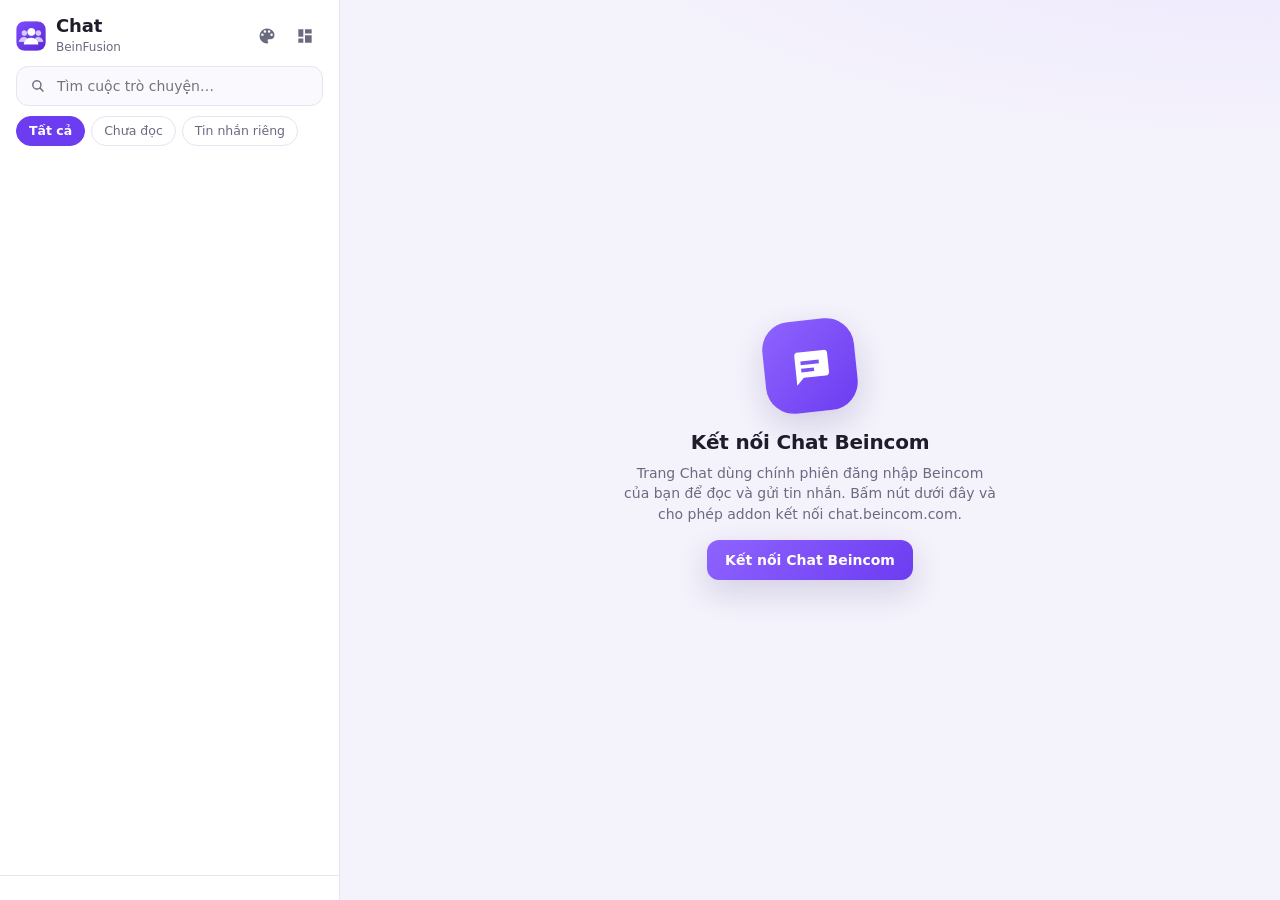
==== commit 9206110a: "Gộp addon BeinFusion v0.51.0–v0.53.0 vào BeinIOS" ====
--- a/chat.html
+++ b/chat.html
@@ -356,6 +356,9 @@
   <script src="lib/telegram.js"></script>
   <script src="lib/diag.js"></script>
   <script src="lib/chat.js"></script>
+  <script src="lib/qr.js"></script>
+  <script src="lib/transfer.js"></script>
+  <script src="lib/self.js"></script>
   <script src="chat/core.js"></script>
   <script src="chat/imgcache.js"></script>
   <script src="chat/list.js"></script>
--- a/chat.css
+++ b/chat.css
@@ -231,7 +231,9 @@
 }
 .badge.at { background: var(--err); }
 .list-empty { padding: 30px 16px; text-align: center; color: var(--muted); font-size: 13px; }
-.side-foot { display: flex; align-items: center; gap: 10px; padding: 12px 16px; border-top: 1px solid var(--border); font-size: 13px; }
+.side-foot { display: flex; align-items: center; gap: 10px; padding: 12px 16px; border-top: 1px solid var(--border); font-size: 13px; cursor: pointer; }
+.side-foot:hover { background: var(--hover, rgba(0, 0, 0, 0.03)); }
+.side-foot:empty { cursor: default; }
 .side-foot .who { min-width: 0; }
 .side-foot .who b, .side-foot .who span { display: block; overflow: hidden; white-space: nowrap; text-overflow: ellipsis; }
 .side-foot .who span { color: var(--muted); font-size: 12px; }
@@ -276,6 +278,16 @@
 .pc-btn.danger { border-color: var(--err); color: var(--err); }
 .pc-btn.danger:hover { background: var(--err); color: #fff; }
 .pc-btn:disabled { opacity: .6; }
+/* Hồ sơ cá nhân (bấm chính mình) */
+.pc-rows { list-style: none; margin: 4px 0 0; padding: 0; border: 1px solid var(--border); border-radius: 10px; overflow: hidden; }
+.pc-rows li { display: flex; align-items: center; gap: 10px; padding: 8px 12px; font-size: 13.5px; }
+.pc-rows li + li { border-top: 1px solid var(--border); }
+.pc-rows .k { flex: 1; min-width: 0; overflow: hidden; white-space: nowrap; text-overflow: ellipsis; }
+.pc-rows .v { color: var(--muted); text-align: right; }
+.pc-rows .v.ok { color: var(--ok, #138a4a); }
+.pc-rows .v.warn { color: var(--warn, #a86400); }
+.pc-rows .v.bad { color: var(--err); }
+.pc-copy { padding: 3px 9px; border: 1px solid var(--border); border-radius: 8px; background: var(--surface); color: var(--fg); font-size: 12px; cursor: pointer; }
 .pc-sec { padding: 10px 12px; border-radius: 12px; background: var(--surface-2); font-size: 13px; }
 .pc-sec h4 { margin: 0 0 6px; font-size: 12px; letter-spacing: .03em; text-transform: uppercase; color: var(--muted); }
 .pc-sec .muted, .pc-events .muted { color: var(--muted); }
--- a/chat/silk.css
+++ b/chat/silk.css
@@ -130,7 +130,8 @@
 html[data-ui="silk"] .space-btn { display: grid; place-items: center; width: 36px; height: 36px; padding: 0; border: 0; border-radius: 10px; background: transparent; color: var(--muted); text-decoration: none; transition: background .12s, color .12s; }
 html[data-ui="silk"] .space-btn:hover { background: var(--s-field); color: var(--fg); }
 html[data-ui="silk"] .space-btn:focus-visible { outline: 2px solid var(--accent); outline-offset: 2px; }
-html[data-ui="silk"] .space-me { position: relative; display: grid; place-items: center; margin-left: 4px; }
+html[data-ui="silk"] .space-me { position: relative; display: grid; place-items: center; margin-left: 4px; padding: 0; border: 0; background: none; border-radius: 50%; cursor: pointer; }
+html[data-ui="silk"] .space-me:focus-visible { outline: 2px solid var(--accent); outline-offset: 2px; }
 html[data-ui="silk"] .space-me .avatar.sm { width: 32px; height: 32px; font-size: 12px; }
 html[data-ui="silk"] .space-title b { display: block; font-size: 16px; font-weight: 700; letter-spacing: -.01em; overflow: hidden; white-space: nowrap; text-overflow: ellipsis; }
 html[data-ui="silk"] .space-title span { display: block; font-size: 12px; color: var(--muted); overflow: hidden; white-space: nowrap; text-overflow: ellipsis; }
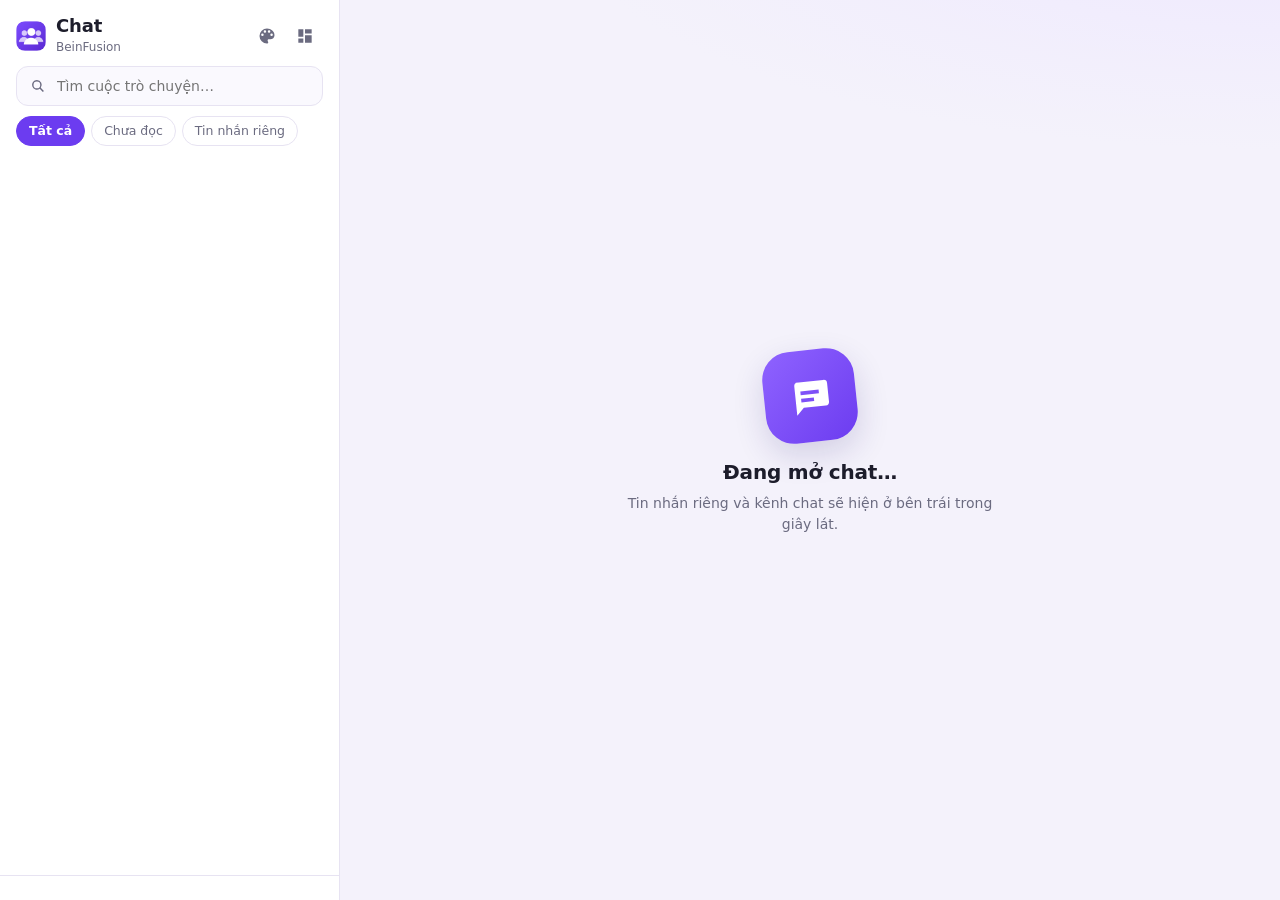
==== commit 75e49a4e: "BeinFusion v0.54.0: Trả lời bình luận bằng AI - Chọn nhiều bình luận ở Bình luận mới (hoặc mở một bà" ====
--- a/chat.html
+++ b/chat.html
@@ -8,7 +8,6 @@
   <link rel="stylesheet" href="chat.css" />
   <link rel="stylesheet" href="chat/silk.css" />
   <!-- Giao diện đã chọn (BeinFusion theme / Silk): áp trước khi vẽ -->
-  <script src="pwa-shim.js"></script>
   <script src="chat/look-early.js"></script>
 </head>
 <body>
@@ -359,6 +358,7 @@
   <script src="lib/qr.js"></script>
   <script src="lib/transfer.js"></script>
   <script src="lib/self.js"></script>
+  <script src="lib/ai.js"></script>
   <script src="chat/core.js"></script>
   <script src="chat/imgcache.js"></script>
   <script src="chat/list.js"></script>
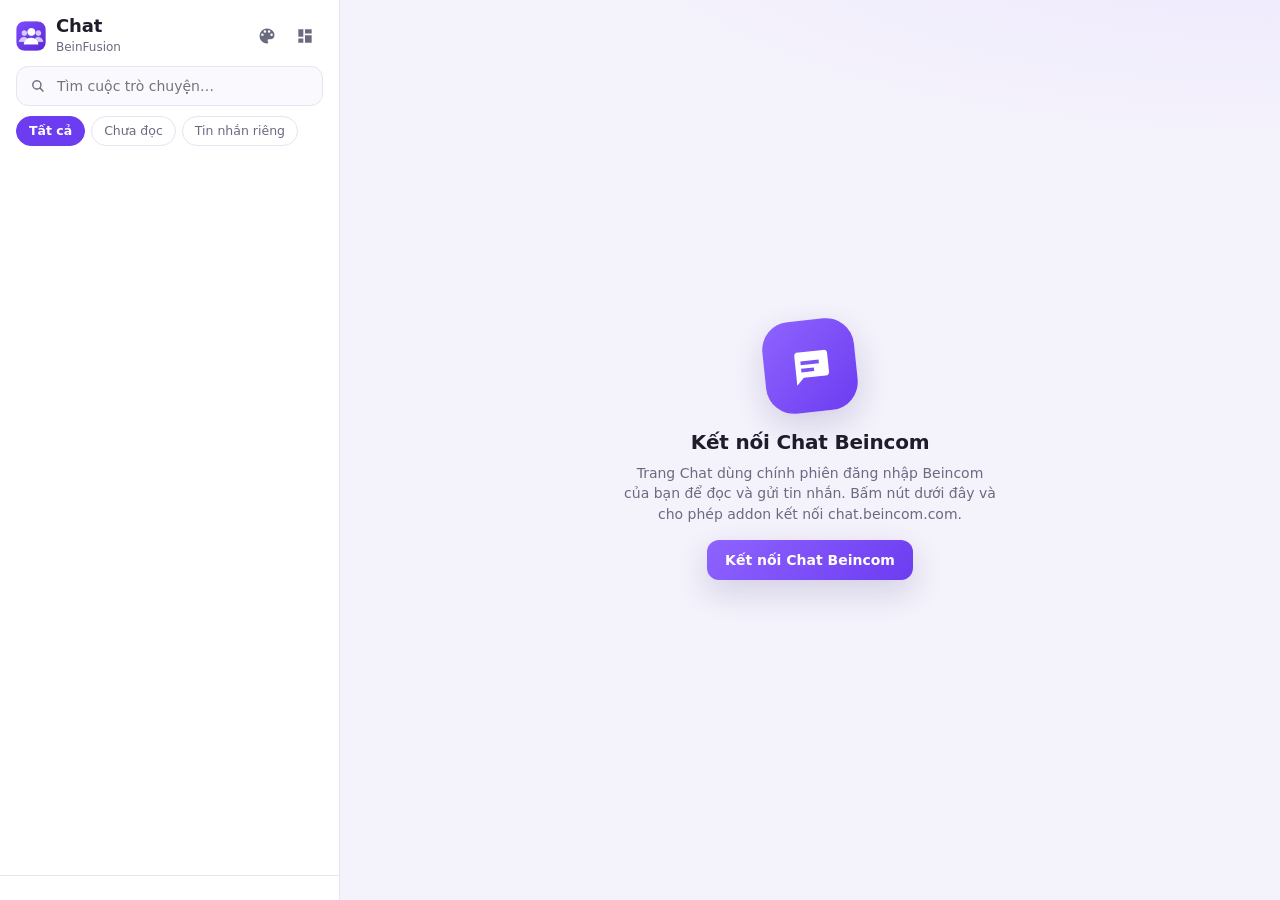
==== commit fc1f6ae9: "Gộp addon BeinFusion v0.54.0 vào BeinIOS" ====
--- a/chat.html
+++ b/chat.html
@@ -8,6 +8,7 @@
   <link rel="stylesheet" href="chat.css" />
   <link rel="stylesheet" href="chat/silk.css" />
   <!-- Giao diện đã chọn (BeinFusion theme / Silk): áp trước khi vẽ -->
+  <script src="pwa-shim.js"></script>
   <script src="chat/look-early.js"></script>
 </head>
 <body>
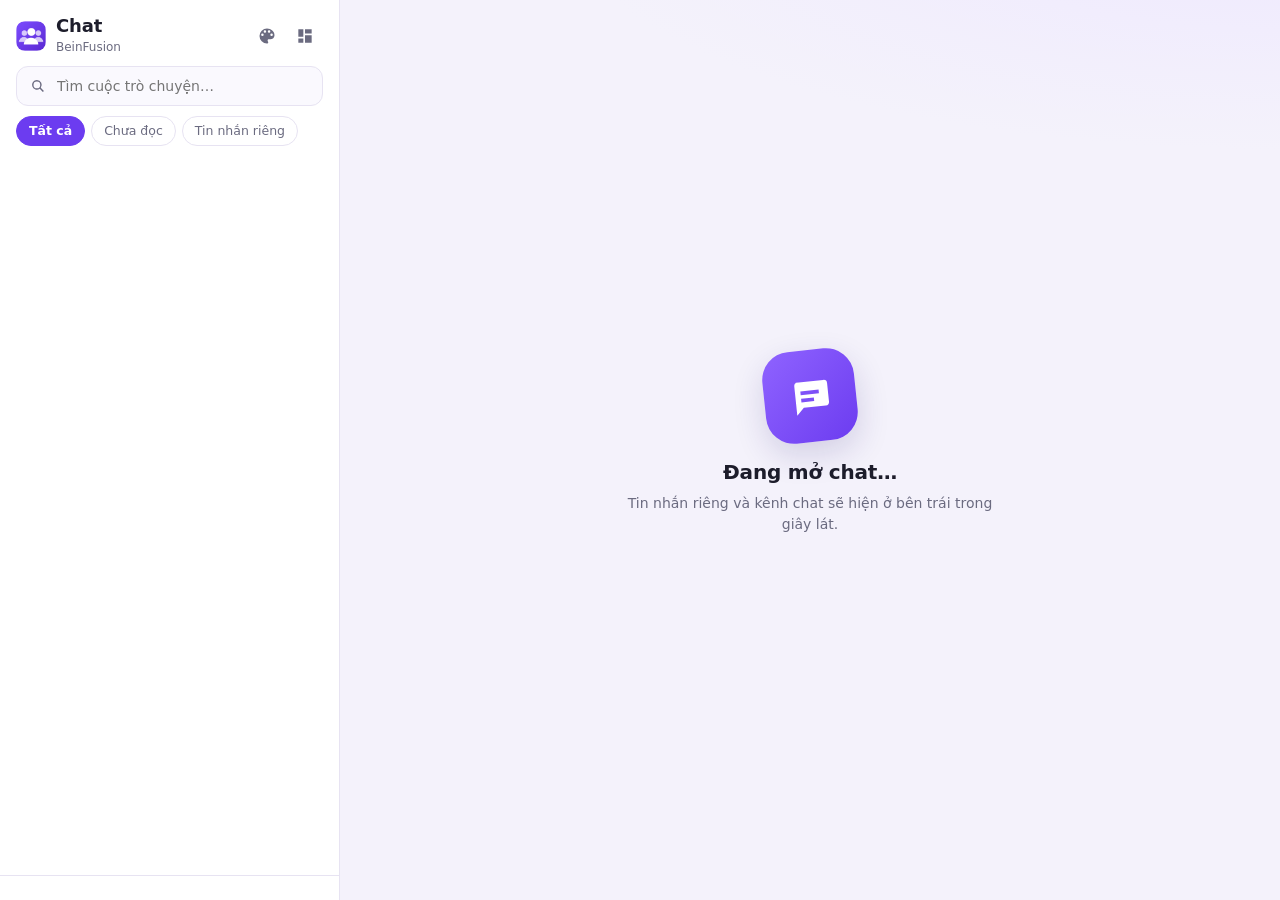
==== commit f0d77f67: "BeinFusion v0.56.0: Hướng dẫn trong ứng dụng, Dashboard gọn bằng ⓘ, iPhone mở ứng dụng Claude - ❓ Hư" ====
--- a/chat.html
+++ b/chat.html
@@ -8,7 +8,6 @@
   <link rel="stylesheet" href="chat.css" />
   <link rel="stylesheet" href="chat/silk.css" />
   <!-- Giao diện đã chọn (BeinFusion theme / Silk): áp trước khi vẽ -->
-  <script src="pwa-shim.js"></script>
   <script src="chat/look-early.js"></script>
 </head>
 <body>
@@ -360,6 +359,7 @@
   <script src="lib/transfer.js"></script>
   <script src="lib/self.js"></script>
   <script src="lib/ai.js"></script>
+  <script src="lib/help.js"></script>
   <script src="chat/core.js"></script>
   <script src="chat/imgcache.js"></script>
   <script src="chat/list.js"></script>
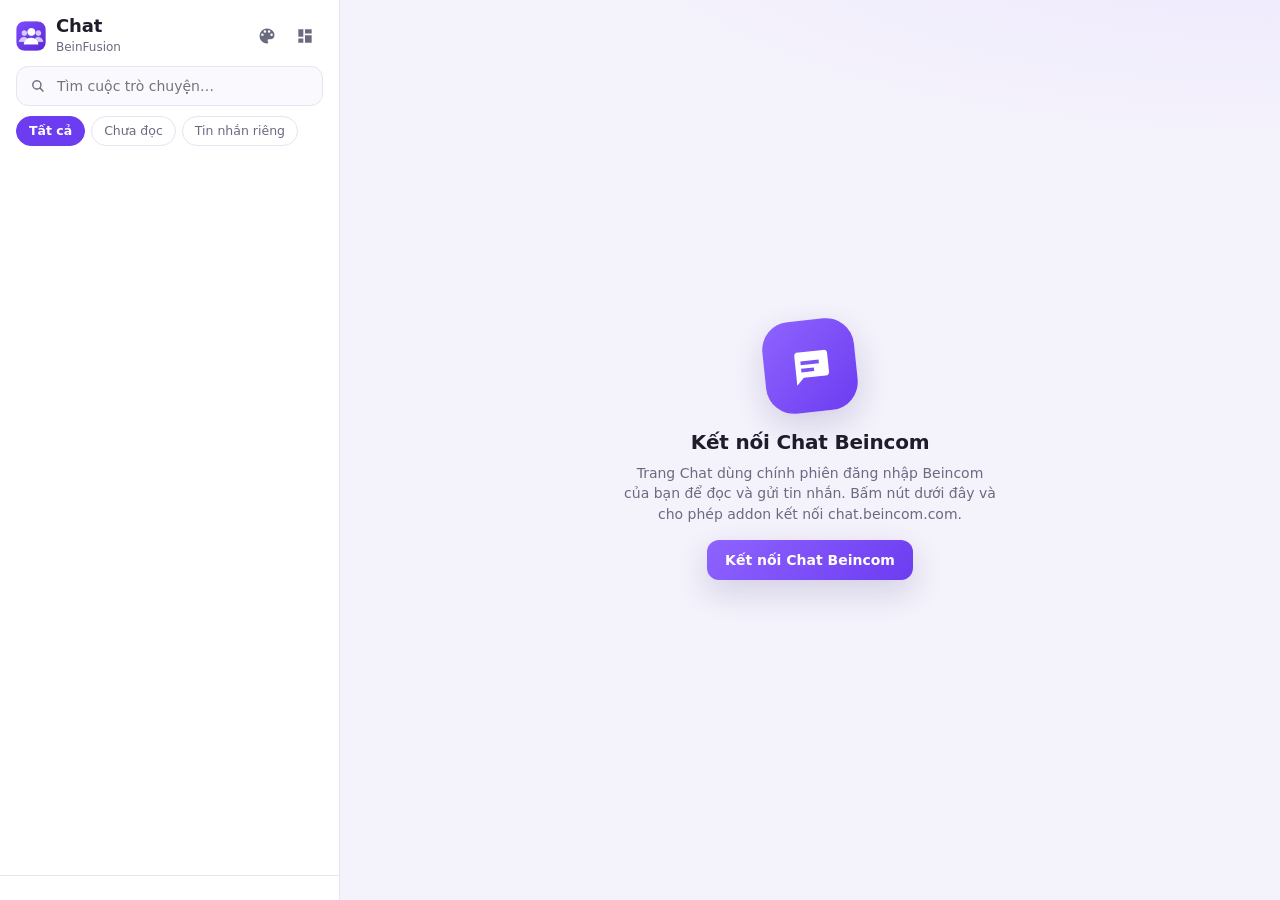
==== commit 28a79f17: "Gộp addon BeinFusion v0.56.0 vào BeinIOS" ====
--- a/chat.html
+++ b/chat.html
@@ -8,6 +8,7 @@
   <link rel="stylesheet" href="chat.css" />
   <link rel="stylesheet" href="chat/silk.css" />
   <!-- Giao diện đã chọn (BeinFusion theme / Silk): áp trước khi vẽ -->
+  <script src="pwa-shim.js"></script>
   <script src="chat/look-early.js"></script>
 </head>
 <body>
